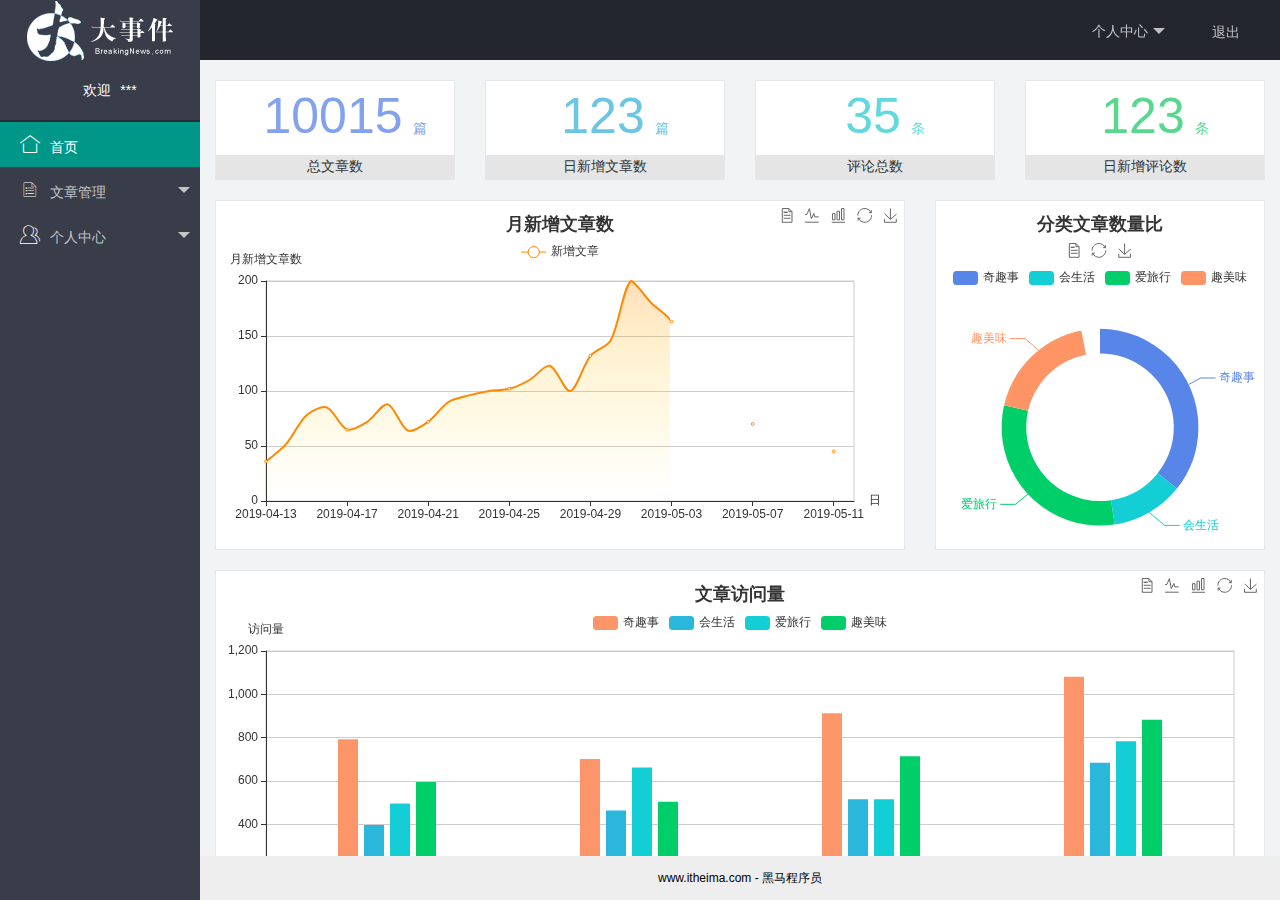
==== index.html @ 2c987254 "首页" ====
<!DOCTYPE html>
<html lang="en">

<head>
    <meta charset="UTF-8">
    <meta http-equiv="X-UA-Compatible" content="IE=edge">
    <meta name="viewport" content="width=device-width, initial-scale=1.0">
    <title>大事件-后台主页</title>
    <!-- 导入LayUI的样式表 -->
    <link rel="stylesheet" href="./assets/lib/layui/css/layui.css">
    <!-- 导入后台管理主页自己的CSS样式 -->
    <link rel="stylesheet" href="./assets/css/index.css">
</head>

<body>
    <div class="layui-layout layui-layout-admin">
        <div class="layui-header">
            <!-- 左上角LOGO图标 -->
            <div class="layui-logo layui-hide-xs layui-bg-black">
                <img src="./assets/images/logo.png" alt="">
            </div>

            <!-- 右上角个人中心 -->
            <ul class="layui-nav layui-layout-right">
                <li class="layui-nav-item layui-hide layui-show-md-inline-block">
                    <a href="javascript:;" class="userinfo">
                        <img src="http://tva1.sinaimg.cn/crop.0.0.118.118.180/5db11ff4gw1e77d3nqrv8j203b03cweg.jpg" class="layui-nav-img">
                        <span style="display: none;" class="text-avatar"></span> 个人中心
                    </a>
                    <!-- 个人中心下拉菜单 -->
                    <dl class="layui-nav-child">
                        <dd><a href="javascript:;">基本资料</a></dd>
                        <dd><a href="javascript:;">更换头像</a></dd>
                        <dd><a href="javascript:;">重置密码</a></dd>
                    </dl>
                </li>
                <!-- 退出 -->
                <li class="layui-nav-item" lay-header-event="menuRight" lay-unselect>
                    <a href="javascript:;" id="btn_exit">
                        <i class="layui-icon">&#xe682;</i> 退出
                    </a>
                </li>
            </ul>
        </div>

        <div class="layui-side layui-bg-black">
            <div class="layui-side-scroll">
                <!-- 左侧顶端头像区域 -->
                <div class="userinfo">
                    <img src="http://tva1.sinaimg.cn/crop.0.0.118.118.180/5db11ff4gw1e77d3nqrv8j203b03cweg.jpg" class="layui-nav-img">
                    <span style="display: none;" class="text-avatar"></span>
                    <span id="welcome">欢迎 <a href="javascript:;" id="user_name">***</a></span>
                </div>
                <!-- 左侧导航区域（可配合layui已有的垂直导航） -->
                <!-- lay-shrink="all"  展开当前菜单的时候收缩其他兄弟菜单 -->
                <ul class="layui-nav layui-nav-tree" lay-shrink="all">
                    <li class="layui-nav-item layui-this">
                        <a href="./home/dashboard.html" target="fm">
                            <i class="layui-icon layui-icon-home"></i>首页</a>
                    </li>
                    <li class="layui-nav-item">
                        <a href="javascript:;">
                            <i class="layui-icon layui-icon-list"></i>文章管理</a>
                        <dl class="layui-nav-child">
                            <dd>
                                <a href="javascript:;">
                                    <i class="layui-icon layui-icon-list"></i>文章类别</a>
                            </dd>
                            <dd>
                                <a href="javascript:;">
                                    <i class="layui-icon layui-icon-list"></i>文章列表</a>
                            </dd>
                            <dd>
                                <a href="javascript:;">
                                    <i class="layui-icon layui-icon-list"></i>发表文章</a>
                            </dd>
                        </dl>
                    </li>
                    <li class="layui-nav-item">
                        <a href="./user/user_info.html" target="fm">
                            <i class="layui-icon layui-icon-user"></i>个人中心</a>
                        <dl class="layui-nav-child">
                            <dd>
                                <a href="./user/user_info.html" target="fm">
                                    <i class="layui-icon layui-icon-list"></i>基本资料</a>
                            </dd>
                            <dd>
                                <a href="./user/user_avatar.html" target="fm">
                                    <i class="layui-icon layui-icon-list"></i>更换头像</a>
                            </dd>
                            <dd>
                                <a href="./user/user_pwd.html" target="fm">
                                    <i class="layui-icon layui-icon-list"></i>重置密码</a>
                            </dd>
                        </dl>
                    </li>
                </ul>
            </div>
        </div>

        <!-- 内容主体区域 -->
        <div class="layui-body">
            <iframe name="fm" src="./home/dashboard.html" frameborder="0"></iframe>
        </div>

        <!-- 底部固定区域 -->
        <div class="layui-footer">
            www.itheima.com - 黑马程序员
        </div>
    </div>
    <!-- 导入LayUI的JS文件 -->
    <script src="./assets/lib/layui/layui.all.js"></script>
    <!-- 导入JQuery文件 -->
    <script src="./assets/lib/jquery.js"></script>
    <!-- 导入自己配置的JS -->
    <script src="./assets/js/baseAPI.js"></script>
    <!-- 导入自己的JS文件 -->
    <script src="./assets/js/index.js"></script>
</body>

</html>
---- assets/lib/layui/css/layui.css ----
/** layui-v2.5.5 MIT License By https://www.layui.com */
 .layui-inline,img{display:inline-block;vertical-align:middle}h1,h2,h3,h4,h5,h6{font-weight:400}.layui-edge,.layui-header,.layui-inline,.layui-main{position:relative}.layui-body,.layui-edge,.layui-elip{overflow:hidden}.layui-btn,.layui-edge,.layui-inline,img{vertical-align:middle}.layui-btn,.layui-disabled,.layui-icon,.layui-unselect{-moz-user-select:none;-webkit-user-select:none;-ms-user-select:none}.layui-elip,.layui-form-checkbox span,.layui-form-pane .layui-form-label{text-overflow:ellipsis;white-space:nowrap}.layui-breadcrumb,.layui-tree-btnGroup{visibility:hidden}blockquote,body,button,dd,div,dl,dt,form,h1,h2,h3,h4,h5,h6,input,li,ol,p,pre,td,textarea,th,ul{margin:0;padding:0;-webkit-tap-highlight-color:rgba(0,0,0,0)}a:active,a:hover{outline:0}img{border:none}li{list-style:none}table{border-collapse:collapse;border-spacing:0}h4,h5,h6{font-size:100%}button,input,optgroup,option,select,textarea{font-family:inherit;font-size:inherit;font-style:inherit;font-weight:inherit;outline:0}pre{white-space:pre-wrap;white-space:-moz-pre-wrap;white-space:-pre-wrap;white-space:-o-pre-wrap;word-wrap:break-word}body{line-height:24px;font:14px Helvetica Neue,Helvetica,PingFang SC,Tahoma,Arial,sans-serif}hr{height:1px;margin:10px 0;border:0;clear:both}a{color:#333;text-decoration:none}a:hover{color:#777}a cite{font-style:normal;*cursor:pointer}.layui-border-box,.layui-border-box *{box-sizing:border-box}.layui-box,.layui-box *{box-sizing:content-box}.layui-clear{clear:both;*zoom:1}.layui-clear:after{content:'\20';clear:both;*zoom:1;display:block;height:0}.layui-inline{*display:inline;*zoom:1}.layui-edge{display:inline-block;width:0;height:0;border-width:6px;border-style:dashed;border-color:transparent}.layui-edge-top{top:-4px;border-bottom-color:#999;border-bottom-style:solid}.layui-edge-right{border-left-color:#999;border-left-style:solid}.layui-edge-bottom{top:2px;border-top-color:#999;border-top-style:solid}.layui-edge-left{border-right-color:#999;border-right-style:solid}.layui-disabled,.layui-disabled:hover{color:#d2d2d2!important;cursor:not-allowed!important}.layui-circle{border-radius:100%}.layui-show{display:block!important}.layui-hide{display:none!important}@font-face{font-family:layui-icon;src:url(../font/iconfont.eot?v=250);src:url(../font/iconfont.eot?v=250#iefix) format('embedded-opentype'),url(../font/iconfont.woff2?v=250) format('woff2'),url(../font/iconfont.woff?v=250) format('woff'),url(../font/iconfont.ttf?v=250) format('truetype'),url(../font/iconfont.svg?v=250#layui-icon) format('svg')}.layui-icon{font-family:layui-icon!important;font-size:16px;font-style:normal;-webkit-font-smoothing:antialiased;-moz-osx-font-smoothing:grayscale}.layui-icon-reply-fill:before{content:"\e611"}.layui-icon-set-fill:before{content:"\e614"}.layui-icon-menu-fill:before{content:"\e60f"}.layui-icon-search:before{content:"\e615"}.layui-icon-share:before{content:"\e641"}.layui-icon-set-sm:before{content:"\e620"}.layui-icon-engine:before{content:"\e628"}.layui-icon-close:before{content:"\1006"}.layui-icon-close-fill:before{content:"\1007"}.layui-icon-chart-screen:before{content:"\e629"}.layui-icon-star:before{content:"\e600"}.layui-icon-circle-dot:before{content:"\e617"}.layui-icon-chat:before{content:"\e606"}.layui-icon-release:before{content:"\e609"}.layui-icon-list:before{content:"\e60a"}.layui-icon-chart:before{content:"\e62c"}.layui-icon-ok-circle:before{content:"\1005"}.layui-icon-layim-theme:before{content:"\e61b"}.layui-icon-table:before{content:"\e62d"}.layui-icon-right:before{content:"\e602"}.layui-icon-left:before{content:"\e603"}.layui-icon-cart-simple:before{content:"\e698"}.layui-icon-face-cry:before{content:"\e69c"}.layui-icon-face-smile:before{content:"\e6af"}.layui-icon-survey:before{content:"\e6b2"}.layui-icon-tree:before{content:"\e62e"}.layui-icon-upload-circle:before{content:"\e62f"}.layui-icon-add-circle:before{content:"\e61f"}.layui-icon-download-circle:before{content:"\e601"}.layui-icon-templeate-1:before{content:"\e630"}.layui-icon-util:before{content:"\e631"}.layui-icon-face-surprised:before{content:"\e664"}.layui-icon-edit:before{content:"\e642"}.layui-icon-speaker:before{content:"\e645"}.layui-icon-down:before{content:"\e61a"}.layui-icon-file:before{content:"\e621"}.layui-icon-layouts:before{content:"\e632"}.layui-icon-rate-half:before{content:"\e6c9"}.layui-icon-add-circle-fine:before{content:"\e608"}.layui-icon-prev-circle:before{content:"\e633"}.layui-icon-read:before{content:"\e705"}.layui-icon-404:before{content:"\e61c"}.layui-icon-carousel:before{content:"\e634"}.layui-icon-help:before{content:"\e607"}.layui-icon-code-circle:before{content:"\e635"}.layui-icon-water:before{content:"\e636"}.layui-icon-username:before{content:"\e66f"}.layui-icon-find-fill:before{content:"\e670"}.layui-icon-about:before{content:"\e60b"}.layui-icon-location:before{content:"\e715"}.layui-icon-up:before{content:"\e619"}.layui-icon-pause:before{content:"\e651"}.layui-icon-date:before{content:"\e637"}.layui-icon-layim-uploadfile:before{content:"\e61d"}.layui-icon-delete:before{content:"\e640"}.layui-icon-play:before{content:"\e652"}.layui-icon-top:before{content:"\e604"}.layui-icon-friends:before{content:"\e612"}.layui-icon-refresh-3:before{content:"\e9aa"}.layui-icon-ok:before{content:"\e605"}.layui-icon-layer:before{content:"\e638"}.layui-icon-face-smile-fine:before{content:"\e60c"}.layui-icon-dollar:before{content:"\e659"}.layui-icon-group:before{content:"\e613"}.layui-icon-layim-download:before{content:"\e61e"}.layui-icon-picture-fine:before{content:"\e60d"}.layui-icon-link:before{content:"\e64c"}.layui-icon-diamond:before{content:"\e735"}.layui-icon-log:before{content:"\e60e"}.layui-icon-rate-solid:before{content:"\e67a"}.layui-icon-fonts-del:before{content:"\e64f"}.layui-icon-unlink:before{content:"\e64d"}.layui-icon-fonts-clear:before{content:"\e639"}.layui-icon-triangle-r:before{content:"\e623"}.layui-icon-circle:before{content:"\e63f"}.layui-icon-radio:before{content:"\e643"}.layui-icon-align-center:before{content:"\e647"}.layui-icon-align-right:before{content:"\e648"}.layui-icon-align-left:before{content:"\e649"}.layui-icon-loading-1:before{content:"\e63e"}.layui-icon-return:before{content:"\e65c"}.layui-icon-fonts-strong:before{content:"\e62b"}.layui-icon-upload:before{content:"\e67c"}.layui-icon-dialogue:before{content:"\e63a"}.layui-icon-video:before{content:"\e6ed"}.layui-icon-headset:before{content:"\e6fc"}.layui-icon-cellphone-fine:before{content:"\e63b"}.layui-icon-add-1:before{content:"\e654"}.layui-icon-face-smile-b:before{content:"\e650"}.layui-icon-fonts-html:before{content:"\e64b"}.layui-icon-form:before{content:"\e63c"}.layui-icon-cart:before{content:"\e657"}.layui-icon-camera-fill:before{content:"\e65d"}.layui-icon-tabs:before{content:"\e62a"}.layui-icon-fonts-code:before{content:"\e64e"}.layui-icon-fire:before{content:"\e756"}.layui-icon-set:before{content:"\e716"}.layui-icon-fonts-u:before{content:"\e646"}.layui-icon-triangle-d:before{content:"\e625"}.layui-icon-tips:before{content:"\e702"}.layui-icon-picture:before{content:"\e64a"}.layui-icon-more-vertical:before{content:"\e671"}.layui-icon-flag:before{content:"\e66c"}.layui-icon-loading:before{content:"\e63d"}.layui-icon-fonts-i:before{content:"\e644"}.layui-icon-refresh-1:before{content:"\e666"}.layui-icon-rmb:before{content:"\e65e"}.layui-icon-home:before{content:"\e68e"}.layui-icon-user:before{content:"\e770"}.layui-icon-notice:before{content:"\e667"}.layui-icon-login-weibo:before{content:"\e675"}.layui-icon-voice:before{content:"\e688"}.layui-icon-upload-drag:before{content:"\e681"}.layui-icon-login-qq:before{content:"\e676"}.layui-icon-snowflake:before{content:"\e6b1"}.layui-icon-file-b:before{content:"\e655"}.layui-icon-template:before{content:"\e663"}.layui-icon-auz:before{content:"\e672"}.layui-icon-console:before{content:"\e665"}.layui-icon-app:before{content:"\e653"}.layui-icon-prev:before{content:"\e65a"}.layui-icon-website:before{content:"\e7ae"}.layui-icon-next:before{content:"\e65b"}.layui-icon-component:before{content:"\e857"}.layui-icon-more:before{content:"\e65f"}.layui-icon-login-wechat:before{content:"\e677"}.layui-icon-shrink-right:before{content:"\e668"}.layui-icon-spread-left:before{content:"\e66b"}.layui-icon-camera:before{content:"\e660"}.layui-icon-note:before{content:"\e66e"}.layui-icon-refresh:before{content:"\e669"}.layui-icon-female:before{content:"\e661"}.layui-icon-male:before{content:"\e662"}.layui-icon-password:before{content:"\e673"}.layui-icon-senior:before{content:"\e674"}.layui-icon-theme:before{content:"\e66a"}.layui-icon-tread:before{content:"\e6c5"}.layui-icon-praise:before{content:"\e6c6"}.layui-icon-star-fill:before{content:"\e658"}.layui-icon-rate:before{content:"\e67b"}.layui-icon-template-1:before{content:"\e656"}.layui-icon-vercode:before{content:"\e679"}.layui-icon-cellphone:before{content:"\e678"}.layui-icon-screen-full:before{content:"\e622"}.layui-icon-screen-restore:before{content:"\e758"}.layui-icon-cols:before{content:"\e610"}.layui-icon-export:before{content:"\e67d"}.layui-icon-print:before{content:"\e66d"}.layui-icon-slider:before{content:"\e714"}.layui-icon-addition:before{content:"\e624"}.layui-icon-subtraction:before{content:"\e67e"}.layui-icon-service:before{content:"\e626"}.layui-icon-transfer:before{content:"\e691"}.layui-main{width:1140px;margin:0 auto}.layui-header{z-index:1000;height:60px}.layui-header a:hover{transition:all .5s;-webkit-transition:all .5s}.layui-side{position:fixed;left:0;top:0;bottom:0;z-index:999;width:200px;overflow-x:hidden}.layui-side-scroll{position:relative;width:220px;height:100%;overflow-x:hidden}.layui-body{position:absolute;left:200px;right:0;top:0;bottom:0;z-index:998;width:auto;overflow-y:auto;box-sizing:border-box}.layui-layout-body{overflow:hidden}.layui-layout-admin .layui-header{background-color:#23262E}.layui-layout-admin .layui-side{top:60px;width:200px;overflow-x:hidden}.layui-layout-admin .layui-body{position:fixed;top:60px;bottom:44px}.layui-layout-admin .layui-main{width:auto;margin:0 15px}.layui-layout-admin .layui-footer{position:fixed;left:200px;right:0;bottom:0;height:44px;line-height:44px;padding:0 15px;background-color:#eee}.layui-layout-admin .layui-logo{position:absolute;left:0;top:0;width:200px;height:100%;line-height:60px;text-align:center;color:#009688;font-size:16px}.layui-layout-admin .layui-header .layui-nav{background:0 0}.layui-layout-left{position:absolute!important;left:200px;top:0}.layui-layout-right{position:absolute!important;right:0;top:0}.layui-container{position:relative;margin:0 auto;padding:0 15px;box-sizing:border-box}.layui-fluid{position:relative;margin:0 auto;padding:0 15px}.layui-row:after,.layui-row:before{content:'';display:block;clear:both}.layui-col-lg1,.layui-col-lg10,.layui-col-lg11,.layui-col-lg12,.layui-col-lg2,.layui-col-lg3,.layui-col-lg4,.layui-col-lg5,.layui-col-lg6,.layui-col-lg7,.layui-col-lg8,.layui-col-lg9,.layui-col-md1,.layui-col-md10,.layui-col-md11,.layui-col-md12,.layui-col-md2,.layui-col-md3,.layui-col-md4,.layui-col-md5,.layui-col-md6,.layui-col-md7,.layui-col-md8,.layui-col-md9,.layui-col-sm1,.layui-col-sm10,.layui-col-sm11,.layui-col-sm12,.layui-col-sm2,.layui-col-sm3,.layui-col-sm4,.layui-col-sm5,.layui-col-sm6,.layui-col-sm7,.layui-col-sm8,.layui-col-sm9,.layui-col-xs1,.layui-col-xs10,.layui-col-xs11,.layui-col-xs12,.layui-col-xs2,.layui-col-xs3,.layui-col-xs4,.layui-col-xs5,.layui-col-xs6,.layui-col-xs7,.layui-col-xs8,.layui-col-xs9{position:relative;display:block;box-sizing:border-box}.layui-col-xs1,.layui-col-xs10,.layui-col-xs11,.layui-col-xs12,.layui-col-xs2,.layui-col-xs3,.layui-col-xs4,.layui-col-xs5,.layui-col-xs6,.layui-col-xs7,.layui-col-xs8,.layui-col-xs9{float:left}.layui-col-xs1{width:8.33333333%}.layui-col-xs2{width:16.66666667%}.layui-col-xs3{width:25%}.layui-col-xs4{width:33.33333333%}.layui-col-xs5{width:41.66666667%}.layui-col-xs6{width:50%}.layui-col-xs7{width:58.33333333%}.layui-col-xs8{width:66.66666667%}.layui-col-xs9{width:75%}.layui-col-xs10{width:83.33333333%}.layui-col-xs11{width:91.66666667%}.layui-col-xs12{width:100%}.layui-col-xs-offset1{margin-left:8.33333333%}.layui-col-xs-offset2{margin-left:16.66666667%}.layui-col-xs-offset3{margin-left:25%}.layui-col-xs-offset4{margin-left:33.33333333%}.layui-col-xs-offset5{margin-left:41.66666667%}.layui-col-xs-offset6{margin-left:50%}.layui-col-xs-offset7{margin-left:58.33333333%}.layui-col-xs-offset8{margin-left:66.66666667%}.layui-col-xs-offset9{margin-left:75%}.layui-col-xs-offset10{margin-left:83.33333333%}.layui-col-xs-offset11{margin-left:91.66666667%}.layui-col-xs-offset12{margin-left:100%}@media screen and (max-width:768px){.layui-hide-xs{display:none!important}.layui-show-xs-block{display:block!important}.layui-show-xs-inline{display:inline!important}.layui-show-xs-inline-block{display:inline-block!important}}@media screen and (min-width:768px){.layui-container{width:750px}.layui-hide-sm{display:none!important}.layui-show-sm-block{display:block!important}.layui-show-sm-inline{display:inline!important}.layui-show-sm-inline-block{display:inline-block!important}.layui-col-sm1,.layui-col-sm10,.layui-col-sm11,.layui-col-sm12,.layui-col-sm2,.layui-col-sm3,.layui-col-sm4,.layui-col-sm5,.layui-col-sm6,.layui-col-sm7,.layui-col-sm8,.layui-col-sm9{float:left}.layui-col-sm1{width:8.33333333%}.layui-col-sm2{width:16.66666667%}.layui-col-sm3{width:25%}.layui-col-sm4{width:33.33333333%}.layui-col-sm5{width:41.66666667%}.layui-col-sm6{width:50%}.layui-col-sm7{width:58.33333333%}.layui-col-sm8{width:66.66666667%}.layui-col-sm9{width:75%}.layui-col-sm10{width:83.33333333%}.layui-col-sm11{width:91.66666667%}.layui-col-sm12{width:100%}.layui-col-sm-offset1{margin-left:8.33333333%}.layui-col-sm-offset2{margin-left:16.66666667%}.layui-col-sm-offset3{margin-left:25%}.layui-col-sm-offset4{margin-left:33.33333333%}.layui-col-sm-offset5{margin-left:41.66666667%}.layui-col-sm-offset6{margin-left:50%}.layui-col-sm-offset7{margin-left:58.33333333%}.layui-col-sm-offset8{margin-left:66.66666667%}.layui-col-sm-offset9{margin-left:75%}.layui-col-sm-offset10{margin-left:83.33333333%}.layui-col-sm-offset11{margin-left:91.66666667%}.layui-col-sm-offset12{margin-left:100%}}@media screen and (min-width:992px){.layui-container{width:970px}.layui-hide-md{display:none!important}.layui-show-md-block{display:block!important}.layui-show-md-inline{display:inline!important}.layui-show-md-inline-block{display:inline-block!important}.layui-col-md1,.layui-col-md10,.layui-col-md11,.layui-col-md12,.layui-col-md2,.layui-col-md3,.layui-col-md4,.layui-col-md5,.layui-col-md6,.layui-col-md7,.layui-col-md8,.layui-col-md9{float:left}.layui-col-md1{width:8.33333333%}.layui-col-md2{width:16.66666667%}.layui-col-md3{width:25%}.layui-col-md4{width:33.33333333%}.layui-col-md5{width:41.66666667%}.layui-col-md6{width:50%}.layui-col-md7{width:58.33333333%}.layui-col-md8{width:66.66666667%}.layui-col-md9{width:75%}.layui-col-md10{width:83.33333333%}.layui-col-md11{width:91.66666667%}.layui-col-md12{width:100%}.layui-col-md-offset1{margin-left:8.33333333%}.layui-col-md-offset2{margin-left:16.66666667%}.layui-col-md-offset3{margin-left:25%}.layui-col-md-offset4{margin-left:33.33333333%}.layui-col-md-offset5{margin-left:41.66666667%}.layui-col-md-offset6{margin-left:50%}.layui-col-md-offset7{margin-left:58.33333333%}.layui-col-md-offset8{margin-left:66.66666667%}.layui-col-md-offset9{margin-left:75%}.layui-col-md-offset10{margin-left:83.33333333%}.layui-col-md-offset11{margin-left:91.66666667%}.layui-col-md-offset12{margin-left:100%}}@media screen and (min-width:1200px){.layui-container{width:1170px}.layui-hide-lg{display:none!important}.layui-show-lg-block{display:block!important}.layui-show-lg-inline{display:inline!important}.layui-show-lg-inline-block{display:inline-block!important}.layui-col-lg1,.layui-col-lg10,.layui-col-lg11,.layui-col-lg12,.layui-col-lg2,.layui-col-lg3,.layui-col-lg4,.layui-col-lg5,.layui-col-lg6,.layui-col-lg7,.layui-col-lg8,.layui-col-lg9{float:left}.layui-col-lg1{width:8.33333333%}.layui-col-lg2{width:16.66666667%}.layui-col-lg3{width:25%}.layui-col-lg4{width:33.33333333%}.layui-col-lg5{width:41.66666667%}.layui-col-lg6{width:50%}.layui-col-lg7{width:58.33333333%}.layui-col-lg8{width:66.66666667%}.layui-col-lg9{width:75%}.layui-col-lg10{width:83.33333333%}.layui-col-lg11{width:91.66666667%}.layui-col-lg12{width:100%}.layui-col-lg-offset1{margin-left:8.33333333%}.layui-col-lg-offset2{margin-left:16.66666667%}.layui-col-lg-offset3{margin-left:25%}.layui-col-lg-offset4{margin-left:33.33333333%}.layui-col-lg-offset5{margin-left:41.66666667%}.layui-col-lg-offset6{margin-left:50%}.layui-col-lg-offset7{margin-left:58.33333333%}.layui-col-lg-offset8{margin-left:66.66666667%}.layui-col-lg-offset9{margin-left:75%}.layui-col-lg-offset10{margin-left:83.33333333%}.layui-col-lg-offset11{margin-left:91.66666667%}.layui-col-lg-offset12{margin-left:100%}}.layui-col-space1{margin:-.5px}.layui-col-space1>*{padding:.5px}.layui-col-space3{margin:-1.5px}.layui-col-space3>*{padding:1.5px}.layui-col-space5{margin:-2.5px}.layui-col-space5>*{padding:2.5px}.layui-col-space8{margin:-3.5px}.layui-col-space8>*{padding:3.5px}.layui-col-space10{margin:-5px}.layui-col-space10>*{padding:5px}.layui-col-space12{margin:-6px}.layui-col-space12>*{padding:6px}.layui-col-space15{margin:-7.5px}.layui-col-space15>*{padding:7.5px}.layui-col-space18{margin:-9px}.layui-col-space18>*{padding:9px}.layui-col-space20{margin:-10px}.layui-col-space20>*{padding:10px}.layui-col-space22{margin:-11px}.layui-col-space22>*{padding:11px}.layui-col-space25{margin:-12.5px}.layui-col-space25>*{padding:12.5px}.layui-col-space30{margin:-15px}.layui-col-space30>*{padding:15px}.layui-btn,.layui-input,.layui-select,.layui-textarea,.layui-upload-button{outline:0;-webkit-appearance:none;transition:all .3s;-webkit-transition:all .3s;box-sizing:border-box}.layui-elem-quote{margin-bottom:10px;padding:15px;line-height:22px;border-left:5px solid #009688;border-radius:0 2px 2px 0;background-color:#f2f2f2}.layui-quote-nm{border-style:solid;border-width:1px 1px 1px 5px;background:0 0}.layui-elem-field{margin-bottom:10px;padding:0;border-width:1px;border-style:solid}.layui-elem-field legend{margin-left:20px;padding:0 10px;font-size:20px;font-weight:300}.layui-field-title{margin:10px 0 20px;border-width:1px 0 0}.layui-field-box{padding:10px 15px}.layui-field-title .layui-field-box{padding:10px 0}.layui-progress{position:relative;height:6px;border-radius:20px;background-color:#e2e2e2}.layui-progress-bar{position:absolute;left:0;top:0;width:0;max-width:100%;height:6px;border-radius:20px;text-align:right;background-color:#5FB878;transition:all .3s;-webkit-transition:all .3s}.layui-progress-big,.layui-progress-big .layui-progress-bar{height:18px;line-height:18px}.layui-progress-text{position:relative;top:-20px;line-height:18px;font-size:12px;color:#666}.layui-progress-big .layui-progress-text{position:static;padding:0 10px;color:#fff}.layui-collapse{border-width:1px;border-style:solid;border-radius:2px}.layui-colla-content,.layui-colla-item{border-top-width:1px;border-top-style:solid}.layui-colla-item:first-child{border-top:none}.layui-colla-title{position:relative;height:42px;line-height:42px;padding:0 15px 0 35px;color:#333;background-color:#f2f2f2;cursor:pointer;font-size:14px;overflow:hidden}.layui-colla-content{display:none;padding:10px 15px;line-height:22px;color:#666}.layui-colla-icon{position:absolute;left:15px;top:0;font-size:14px}.layui-card{margin-bottom:15px;border-radius:2px;background-color:#fff;box-shadow:0 1px 2px 0 rgba(0,0,0,.05)}.layui-card:last-child{margin-bottom:0}.layui-card-header{position:relative;height:42px;line-height:42px;padding:0 15px;border-bottom:1px solid #f6f6f6;color:#333;border-radius:2px 2px 0 0;font-size:14px}.layui-bg-black,.layui-bg-blue,.layui-bg-cyan,.layui-bg-green,.layui-bg-orange,.layui-bg-red{color:#fff!important}.layui-card-body{position:relative;padding:10px 15px;line-height:24px}.layui-card-body[pad15]{padding:15px}.layui-card-body[pad20]{padding:20px}.layui-card-body .layui-table{margin:5px 0}.layui-card .layui-tab{margin:0}.layui-panel-window{position:relative;padding:15px;border-radius:0;border-top:5px solid #E6E6E6;background-color:#fff}.layui-auxiliar-moving{position:fixed;left:0;right:0;top:0;bottom:0;width:100%;height:100%;background:0 0;z-index:9999999999}.layui-form-label,.layui-form-mid,.layui-form-select,.layui-input-block,.layui-input-inline,.layui-textarea{position:relative}.layui-bg-red{background-color:#FF5722!important}.layui-bg-orange{background-color:#FFB800!important}.layui-bg-green{background-color:#009688!important}.layui-bg-cyan{background-color:#2F4056!important}.layui-bg-blue{background-color:#1E9FFF!important}.layui-bg-black{background-color:#393D49!important}.layui-bg-gray{background-color:#eee!important;color:#666!important}.layui-badge-rim,.layui-colla-content,.layui-colla-item,.layui-collapse,.layui-elem-field,.layui-form-pane .layui-form-item[pane],.layui-form-pane .layui-form-label,.layui-input,.layui-layedit,.layui-layedit-tool,.layui-quote-nm,.layui-select,.layui-tab-bar,.layui-tab-card,.layui-tab-title,.layui-tab-title .layui-this:after,.layui-textarea{border-color:#e6e6e6}.layui-timeline-item:before,hr{background-color:#e6e6e6}.layui-text{line-height:22px;font-size:14px;color:#666}.layui-text h1,.layui-text h2,.layui-text h3{font-weight:500;color:#333}.layui-text h1{font-size:30px}.layui-text h2{font-size:24px}.layui-text h3{font-size:18px}.layui-text a:not(.layui-btn){color:#01AAED}.layui-text a:not(.layui-btn):hover{text-decoration:underline}.layui-text ul{padding:5px 0 5px 15px}.layui-text ul li{margin-top:5px;list-style-type:disc}.layui-text em,.layui-word-aux{color:#999!important;padding:0 5px!important}.layui-btn{display:inline-block;height:38px;line-height:38px;padding:0 18px;background-color:#009688;color:#fff;white-space:nowrap;text-align:center;font-size:14px;border:none;border-radius:2px;cursor:pointer}.layui-btn:hover{opacity:.8;filter:alpha(opacity=80);color:#fff}.layui-btn:active{opacity:1;filter:alpha(opacity=100)}.layui-btn+.layui-btn{margin-left:10px}.layui-btn-container{font-size:0}.layui-btn-container .layui-btn{margin-right:10px;margin-bottom:10px}.layui-btn-container .layui-btn+.layui-btn{margin-left:0}.layui-table .layui-btn-container .layui-btn{margin-bottom:9px}.layui-btn-radius{border-radius:100px}.layui-btn .layui-icon{margin-right:3px;font-size:18px;vertical-align:bottom;vertical-align:middle\9}.layui-btn-primary{border:1px solid #C9C9C9;background-color:#fff;color:#555}.layui-btn-primary:hover{border-color:#009688;color:#333}.layui-btn-normal{background-color:#1E9FFF}.layui-btn-warm{background-color:#FFB800}.layui-btn-danger{background-color:#FF5722}.layui-btn-checked{background-color:#5FB878}.layui-btn-disabled,.layui-btn-disabled:active,.layui-btn-disabled:hover{border:1px solid #e6e6e6;background-color:#FBFBFB;color:#C9C9C9;cursor:not-allowed;opacity:1}.layui-btn-lg{height:44px;line-height:44px;padding:0 25px;font-size:16px}.layui-btn-sm{height:30px;line-height:30px;padding:0 10px;font-size:12px}.layui-btn-sm i{font-size:16px!important}.layui-btn-xs{height:22px;line-height:22px;padding:0 5px;font-size:12px}.layui-btn-xs i{font-size:14px!important}.layui-btn-group{display:inline-block;vertical-align:middle;font-size:0}.layui-btn-group .layui-btn{margin-left:0!important;margin-right:0!important;border-left:1px solid rgba(255,255,255,.5);border-radius:0}.layui-btn-group .layui-btn-primary{border-left:none}.layui-btn-group .layui-btn-primary:hover{border-color:#C9C9C9;color:#009688}.layui-btn-group .layui-btn:first-child{border-left:none;border-radius:2px 0 0 2px}.layui-btn-group .layui-btn-primary:first-child{border-left:1px solid #c9c9c9}.layui-btn-group .layui-btn:last-child{border-radius:0 2px 2px 0}.layui-btn-group .layui-btn+.layui-btn{margin-left:0}.layui-btn-group+.layui-btn-group{margin-left:10px}.layui-btn-fluid{width:100%}.layui-input,.layui-select,.layui-textarea{height:38px;line-height:1.3;line-height:38px\9;border-width:1px;border-style:solid;background-color:#fff;border-radius:2px}.layui-input::-webkit-input-placeholder,.layui-select::-webkit-input-placeholder,.layui-textarea::-webkit-input-placeholder{line-height:1.3}.layui-input,.layui-textarea{display:block;width:100%;padding-left:10px}.layui-input:hover,.layui-textarea:hover{border-color:#D2D2D2!important}.layui-input:focus,.layui-textarea:focus{border-color:#C9C9C9!important}.layui-textarea{min-height:100px;height:auto;line-height:20px;padding:6px 10px;resize:vertical}.layui-select{padding:0 10px}.layui-form input[type=checkbox],.layui-form input[type=radio],.layui-form select{display:none}.layui-form [lay-ignore]{display:initial}.layui-form-item{margin-bottom:15px;clear:both;*zoom:1}.layui-form-item:after{content:'\20';clear:both;*zoom:1;display:block;height:0}.layui-form-label{float:left;display:block;padding:9px 15px;width:80px;font-weight:400;line-height:20px;text-align:right}.layui-form-label-col{display:block;float:none;padding:9px 0;line-height:20px;text-align:left}.layui-form-item .layui-inline{margin-bottom:5px;margin-right:10px}.layui-input-block{margin-left:110px;min-height:36px}.layui-input-inline{display:inline-block;vertical-align:middle}.layui-form-item .layui-input-inline{float:left;width:190px;margin-right:10px}.layui-form-text .layui-input-inline{width:auto}.layui-form-mid{float:left;display:block;padding:9px 0!important;line-height:20px;margin-right:10px}.layui-form-danger+.layui-form-select .layui-input,.layui-form-danger:focus{border-color:#FF5722!important}.layui-form-select .layui-input{padding-right:30px;cursor:pointer}.layui-form-select .layui-edge{position:absolute;right:10px;top:50%;margin-top:-3px;cursor:pointer;border-width:6px;border-top-color:#c2c2c2;border-top-style:solid;transition:all .3s;-webkit-transition:all .3s}.layui-form-select dl{display:none;position:absolute;left:0;top:42px;padding:5px 0;z-index:899;min-width:100%;border:1px solid #d2d2d2;max-height:300px;overflow-y:auto;background-color:#fff;border-radius:2px;box-shadow:0 2px 4px rgba(0,0,0,.12);box-sizing:border-box}.layui-form-select dl dd,.layui-form-select dl dt{padding:0 10px;line-height:36px;white-space:nowrap;overflow:hidden;text-overflow:ellipsis}.layui-form-select dl dt{font-size:12px;color:#999}.layui-form-select dl dd{cursor:pointer}.layui-form-select dl dd:hover{background-color:#f2f2f2;-webkit-transition:.5s all;transition:.5s all}.layui-form-select .layui-select-group dd{padding-left:20px}.layui-form-select dl dd.layui-select-tips{padding-left:10px!important;color:#999}.layui-form-select dl dd.layui-this{background-color:#5FB878;color:#fff}.layui-form-checkbox,.layui-form-select dl dd.layui-disabled{background-color:#fff}.layui-form-selected dl{display:block}.layui-form-checkbox,.layui-form-checkbox *,.layui-form-switch{display:inline-block;vertical-align:middle}.layui-form-selected .layui-edge{margin-top:-9px;-webkit-transform:rotate(180deg);transform:rotate(180deg);margin-top:-3px\9}:root .layui-form-selected .layui-edge{margin-top:-9px\0/IE9}.layui-form-selectup dl{top:auto;bottom:42px}.layui-select-none{margin:5px 0;text-align:center;color:#999}.layui-select-disabled .layui-disabled{border-color:#eee!important}.layui-select-disabled .layui-edge{border-top-color:#d2d2d2}.layui-form-checkbox{position:relative;height:30px;line-height:30px;margin-right:10px;padding-right:30px;cursor:pointer;font-size:0;-webkit-transition:.1s linear;transition:.1s linear;box-sizing:border-box}.layui-form-checkbox span{padding:0 10px;height:100%;font-size:14px;border-radius:2px 0 0 2px;background-color:#d2d2d2;color:#fff;overflow:hidden}.layui-form-checkbox:hover span{background-color:#c2c2c2}.layui-form-checkbox i{position:absolute;right:0;top:0;width:30px;height:28px;border:1px solid #d2d2d2;border-left:none;border-radius:0 2px 2px 0;color:#fff;font-size:20px;text-align:center}.layui-form-checkbox:hover i{border-color:#c2c2c2;color:#c2c2c2}.layui-form-checked,.layui-form-checked:hover{border-color:#5FB878}.layui-form-checked span,.layui-form-checked:hover span{background-color:#5FB878}.layui-form-checked i,.layui-form-checked:hover i{color:#5FB878}.layui-form-item .layui-form-checkbox{margin-top:4px}.layui-form-checkbox[lay-skin=primary]{height:auto!important;line-height:normal!important;min-width:18px;min-height:18px;border:none!important;margin-right:0;padding-left:28px;padding-right:0;background:0 0}.layui-form-checkbox[lay-skin=primary] span{padding-left:0;padding-right:15px;line-height:18px;background:0 0;color:#666}.layui-form-checkbox[lay-skin=primary] i{right:auto;left:0;width:16px;height:16px;line-height:16px;border:1px solid #d2d2d2;font-size:12px;border-radius:2px;background-color:#fff;-webkit-transition:.1s linear;transition:.1s linear}.layui-form-checkbox[lay-skin=primary]:hover i{border-color:#5FB878;color:#fff}.layui-form-checked[lay-skin=primary] i{border-color:#5FB878!important;background-color:#5FB878;color:#fff}.layui-checkbox-disbaled[lay-skin=primary] span{background:0 0!important;color:#c2c2c2}.layui-checkbox-disbaled[lay-skin=primary]:hover i{border-color:#d2d2d2}.layui-form-item .layui-form-checkbox[lay-skin=primary]{margin-top:10px}.layui-form-switch{position:relative;height:22px;line-height:22px;min-width:35px;padding:0 5px;margin-top:8px;border:1px solid #d2d2d2;border-radius:20px;cursor:pointer;background-color:#fff;-webkit-transition:.1s linear;transition:.1s linear}.layui-form-switch i{position:absolute;left:5px;top:3px;width:16px;height:16px;border-radius:20px;background-color:#d2d2d2;-webkit-transition:.1s linear;transition:.1s linear}.layui-form-switch em{position:relative;top:0;width:25px;margin-left:21px;padding:0!important;text-align:center!important;color:#999!important;font-style:normal!important;font-size:12px}.layui-form-onswitch{border-color:#5FB878;background-color:#5FB878}.layui-checkbox-disbaled,.layui-checkbox-disbaled i{border-color:#e2e2e2!important}.layui-form-onswitch i{left:100%;margin-left:-21px;background-color:#fff}.layui-form-onswitch em{margin-left:5px;margin-right:21px;color:#fff!important}.layui-checkbox-disbaled span{background-color:#e2e2e2!important}.layui-checkbox-disbaled:hover i{color:#fff!important}[lay-radio]{display:none}.layui-form-radio,.layui-form-radio *{display:inline-block;vertical-align:middle}.layui-form-radio{line-height:28px;margin:6px 10px 0 0;padding-right:10px;cursor:pointer;font-size:0}.layui-form-radio *{font-size:14px}.layui-form-radio>i{margin-right:8px;font-size:22px;color:#c2c2c2}.layui-form-radio>i:hover,.layui-form-radioed>i{color:#5FB878}.layui-radio-disbaled>i{color:#e2e2e2!important}.layui-form-pane .layui-form-label{width:110px;padding:8px 15px;height:38px;line-height:20px;border-width:1px;border-style:solid;border-radius:2px 0 0 2px;text-align:center;background-color:#FBFBFB;overflow:hidden;box-sizing:border-box}.layui-form-pane .layui-input-inline{margin-left:-1px}.layui-form-pane .layui-input-block{margin-left:110px;left:-1px}.layui-form-pane .layui-input{border-radius:0 2px 2px 0}.layui-form-pane .layui-form-text .layui-form-label{float:none;width:100%;border-radius:2px;box-sizing:border-box;text-align:left}.layui-form-pane .layui-form-text .layui-input-inline{display:block;margin:0;top:-1px;clear:both}.layui-form-pane .layui-form-text .layui-input-block{margin:0;left:0;top:-1px}.layui-form-pane .layui-form-text .layui-textarea{min-height:100px;border-radius:0 0 2px 2px}.layui-form-pane .layui-form-checkbox{margin:4px 0 4px 10px}.layui-form-pane .layui-form-radio,.layui-form-pane .layui-form-switch{margin-top:6px;margin-left:10px}.layui-form-pane .layui-form-item[pane]{position:relative;border-width:1px;border-style:solid}.layui-form-pane .layui-form-item[pane] .layui-form-label{position:absolute;left:0;top:0;height:100%;border-width:0 1px 0 0}.layui-form-pane .layui-form-item[pane] .layui-input-inline{margin-left:110px}@media screen and (max-width:450px){.layui-form-item .layui-form-label{text-overflow:ellipsis;overflow:hidden;white-space:nowrap}.layui-form-item .layui-inline{display:block;margin-right:0;margin-bottom:20px;clear:both}.layui-form-item .layui-inline:after{content:'\20';clear:both;display:block;height:0}.layui-form-item .layui-input-inline{display:block;float:none;left:-3px;width:auto;margin:0 0 10px 112px}.layui-form-item .layui-input-inline+.layui-form-mid{margin-left:110px;top:-5px;padding:0}.layui-form-item .layui-form-checkbox{margin-right:5px;margin-bottom:5px}}.layui-layedit{border-width:1px;border-style:solid;border-radius:2px}.layui-layedit-tool{padding:3px 5px;border-bottom-width:1px;border-bottom-style:solid;font-size:0}.layedit-tool-fixed{position:fixed;top:0;border-top:1px solid #e2e2e2}.layui-layedit-tool .layedit-tool-mid,.layui-layedit-tool .layui-icon{display:inline-block;vertical-align:middle;text-align:center;font-size:14px}.layui-layedit-tool .layui-icon{position:relative;width:32px;height:30px;line-height:30px;margin:3px 5px;color:#777;cursor:pointer;border-radius:2px}.layui-layedit-tool .layui-icon:hover{color:#393D49}.layui-layedit-tool .layui-icon:active{color:#000}.layui-layedit-tool .layedit-tool-active{background-color:#e2e2e2;color:#000}.layui-layedit-tool .layui-disabled,.layui-layedit-tool .layui-disabled:hover{color:#d2d2d2;cursor:not-allowed}.layui-layedit-tool .layedit-tool-mid{width:1px;height:18px;margin:0 10px;background-color:#d2d2d2}.layedit-tool-html{width:50px!important;font-size:30px!important}.layedit-tool-b,.layedit-tool-code,.layedit-tool-help{font-size:16px!important}.layedit-tool-d,.layedit-tool-face,.layedit-tool-image,.layedit-tool-unlink{font-size:18px!important}.layedit-tool-image input{position:absolute;font-size:0;left:0;top:0;width:100%;height:100%;opacity:.01;filter:Alpha(opacity=1);cursor:pointer}.layui-layedit-iframe iframe{display:block;width:100%}#LAY_layedit_code{overflow:hidden}.layui-laypage{display:inline-block;*display:inline;*zoom:1;vertical-align:middle;margin:10px 0;font-size:0}.layui-laypage>a:first-child,.layui-laypage>a:first-child em{border-radius:2px 0 0 2px}.layui-laypage>a:last-child,.layui-laypage>a:last-child em{border-radius:0 2px 2px 0}.layui-laypage>:first-child{margin-left:0!important}.layui-laypage>:last-child{margin-right:0!important}.layui-laypage a,.layui-laypage button,.layui-laypage input,.layui-laypage select,.layui-laypage span{border:1px solid #e2e2e2}.layui-laypage a,.layui-laypage span{display:inline-block;*display:inline;*zoom:1;vertical-align:middle;padding:0 15px;height:28px;line-height:28px;margin:0 -1px 5px 0;background-color:#fff;color:#333;font-size:12px}.layui-flow-more a *,.layui-laypage input,.layui-table-view select[lay-ignore]{display:inline-block}.layui-laypage a:hover{color:#009688}.layui-laypage em{font-style:normal}.layui-laypage .layui-laypage-spr{color:#999;font-weight:700}.layui-laypage a{text-decoration:none}.layui-laypage .layui-laypage-curr{position:relative}.layui-laypage .layui-laypage-curr em{position:relative;color:#fff}.layui-laypage .layui-laypage-curr .layui-laypage-em{position:absolute;left:-1px;top:-1px;padding:1px;width:100%;height:100%;background-color:#009688}.layui-laypage-em{border-radius:2px}.layui-laypage-next em,.layui-laypage-prev em{font-family:Sim sun;font-size:16px}.layui-laypage .layui-laypage-count,.layui-laypage .layui-laypage-limits,.layui-laypage .layui-laypage-refresh,.layui-laypage .layui-laypage-skip{margin-left:10px;margin-right:10px;padding:0;border:none}.layui-laypage .layui-laypage-limits,.layui-laypage .layui-laypage-refresh{vertical-align:top}.layui-laypage .layui-laypage-refresh i{font-size:18px;cursor:pointer}.layui-laypage select{height:22px;padding:3px;border-radius:2px;cursor:pointer}.layui-laypage .layui-laypage-skip{height:30px;line-height:30px;color:#999}.layui-laypage button,.layui-laypage input{height:30px;line-height:30px;border-radius:2px;vertical-align:top;background-color:#fff;box-sizing:border-box}.layui-laypage input{width:40px;margin:0 10px;padding:0 3px;text-align:center}.layui-laypage input:focus,.layui-laypage select:focus{border-color:#009688!important}.layui-laypage button{margin-left:10px;padding:0 10px;cursor:pointer}.layui-table,.layui-table-view{margin:10px 0}.layui-flow-more{margin:10px 0;text-align:center;color:#999;font-size:14px}.layui-flow-more a{height:32px;line-height:32px}.layui-flow-more a *{vertical-align:top}.layui-flow-more a cite{padding:0 20px;border-radius:3px;background-color:#eee;color:#333;font-style:normal}.layui-flow-more a cite:hover{opacity:.8}.layui-flow-more a i{font-size:30px;color:#737383}.layui-table{width:100%;background-color:#fff;color:#666}.layui-table tr{transition:all .3s;-webkit-transition:all .3s}.layui-table th{text-align:left;font-weight:400}.layui-table tbody tr:hover,.layui-table thead tr,.layui-table-click,.layui-table-header,.layui-table-hover,.layui-table-mend,.layui-table-patch,.layui-table-tool,.layui-table-total,.layui-table-total tr,.layui-table[lay-even] tr:nth-child(even){background-color:#f2f2f2}.layui-table td,.layui-table th,.layui-table-col-set,.layui-table-fixed-r,.layui-table-grid-down,.layui-table-header,.layui-table-page,.layui-table-tips-main,.layui-table-tool,.layui-table-total,.layui-table-view,.layui-table[lay-skin=line],.layui-table[lay-skin=row]{border-width:1px;border-style:solid;border-color:#e6e6e6}.layui-table td,.layui-table th{position:relative;padding:9px 15px;min-height:20px;line-height:20px;font-size:14px}.layui-table[lay-skin=line] td,.layui-table[lay-skin=line] th{border-width:0 0 1px}.layui-table[lay-skin=row] td,.layui-table[lay-skin=row] th{border-width:0 1px 0 0}.layui-table[lay-skin=nob] td,.layui-table[lay-skin=nob] th{border:none}.layui-table img{max-width:100px}.layui-table[lay-size=lg] td,.layui-table[lay-size=lg] th{padding:15px 30px}.layui-table-view .layui-table[lay-size=lg] .layui-table-cell{height:40px;line-height:40px}.layui-table[lay-size=sm] td,.layui-table[lay-size=sm] th{font-size:12px;padding:5px 10px}.layui-table-view .layui-table[lay-size=sm] .layui-table-cell{height:20px;line-height:20px}.layui-table[lay-data]{display:none}.layui-table-box{position:relative;overflow:hidden}.layui-table-view .layui-table{position:relative;width:auto;margin:0}.layui-table-view .layui-table[lay-skin=line]{border-width:0 1px 0 0}.layui-table-view .layui-table[lay-skin=row]{border-width:0 0 1px}.layui-table-view .layui-table td,.layui-table-view .layui-table th{padding:5px 0;border-top:none;border-left:none}.layui-table-view .layui-table th.layui-unselect .layui-table-cell span{cursor:pointer}.layui-table-view .layui-table td{cursor:default}.layui-table-view .layui-table td[data-edit=text]{cursor:text}.layui-table-view .layui-form-checkbox[lay-skin=primary] i{width:18px;height:18px}.layui-table-view .layui-form-radio{line-height:0;padding:0}.layui-table-view .layui-form-radio>i{margin:0;font-size:20px}.layui-table-init{position:absolute;left:0;top:0;width:100%;height:100%;text-align:center;z-index:110}.layui-table-init .layui-icon{position:absolute;left:50%;top:50%;margin:-15px 0 0 -15px;font-size:30px;color:#c2c2c2}.layui-table-header{border-width:0 0 1px;overflow:hidden}.layui-table-header .layui-table{margin-bottom:-1px}.layui-table-tool .layui-inline[lay-event]{position:relative;width:26px;height:26px;padding:5px;line-height:16px;margin-right:10px;text-align:center;color:#333;border:1px solid #ccc;cursor:pointer;-webkit-transition:.5s all;transition:.5s all}.layui-table-tool .layui-inline[lay-event]:hover{border:1px solid #999}.layui-table-tool-temp{padding-right:120px}.layui-table-tool-self{position:absolute;right:17px;top:10px}.layui-table-tool .layui-table-tool-self .layui-inline[lay-event]{margin:0 0 0 10px}.layui-table-tool-panel{position:absolute;top:29px;left:-1px;padding:5px 0;min-width:150px;min-height:40px;border:1px solid #d2d2d2;text-align:left;overflow-y:auto;background-color:#fff;box-shadow:0 2px 4px rgba(0,0,0,.12)}.layui-table-cell,.layui-table-tool-panel li{overflow:hidden;text-overflow:ellipsis;white-space:nowrap}.layui-table-tool-panel li{padding:0 10px;line-height:30px;-webkit-transition:.5s all;transition:.5s all}.layui-table-tool-panel li .layui-form-checkbox[lay-skin=primary]{width:100%;padding-left:28px}.layui-table-tool-panel li:hover{background-color:#f2f2f2}.layui-table-tool-panel li .layui-form-checkbox[lay-skin=primary] i{position:absolute;left:0;top:0}.layui-table-tool-panel li .layui-form-checkbox[lay-skin=primary] span{padding:0}.layui-table-tool .layui-table-tool-self .layui-table-tool-panel{left:auto;right:-1px}.layui-table-col-set{position:absolute;right:0;top:0;width:20px;height:100%;border-width:0 0 0 1px;background-color:#fff}.layui-table-sort{width:10px;height:20px;margin-left:5px;cursor:pointer!important}.layui-table-sort .layui-edge{position:absolute;left:5px;border-width:5px}.layui-table-sort .layui-table-sort-asc{top:3px;border-top:none;border-bottom-style:solid;border-bottom-color:#b2b2b2}.layui-table-sort .layui-table-sort-asc:hover{border-bottom-color:#666}.layui-table-sort .layui-table-sort-desc{bottom:5px;border-bottom:none;border-top-style:solid;border-top-color:#b2b2b2}.layui-table-sort .layui-table-sort-desc:hover{border-top-color:#666}.layui-table-sort[lay-sort=asc] .layui-table-sort-asc{border-bottom-color:#000}.layui-table-sort[lay-sort=desc] .layui-table-sort-desc{border-top-color:#000}.layui-table-cell{height:28px;line-height:28px;padding:0 15px;position:relative;box-sizing:border-box}.layui-table-cell .layui-form-checkbox[lay-skin=primary]{top:-1px;padding:0}.layui-table-cell .layui-table-link{color:#01AAED}.laytable-cell-checkbox,.laytable-cell-numbers,.laytable-cell-radio,.laytable-cell-space{padding:0;text-align:center}.layui-table-body{position:relative;overflow:auto;margin-right:-1px;margin-bottom:-1px}.layui-table-body .layui-none{line-height:26px;padding:15px;text-align:center;color:#999}.layui-table-fixed{position:absolute;left:0;top:0;z-index:101}.layui-table-fixed .layui-table-body{overflow:hidden}.layui-table-fixed-l{box-shadow:0 -1px 8px rgba(0,0,0,.08)}.layui-table-fixed-r{left:auto;right:-1px;border-width:0 0 0 1px;box-shadow:-1px 0 8px rgba(0,0,0,.08)}.layui-table-fixed-r .layui-table-header{position:relative;overflow:visible}.layui-table-mend{position:absolute;right:-49px;top:0;height:100%;width:50px}.layui-table-tool{position:relative;z-index:890;width:100%;min-height:50px;line-height:30px;padding:10px 15px;border-width:0 0 1px}.layui-table-tool .layui-btn-container{margin-bottom:-10px}.layui-table-page,.layui-table-total{border-width:1px 0 0;margin-bottom:-1px;overflow:hidden}.layui-table-page{position:relative;width:100%;padding:7px 7px 0;height:41px;font-size:12px;white-space:nowrap}.layui-table-page>div{height:26px}.layui-table-page .layui-laypage{margin:0}.layui-table-page .layui-laypage a,.layui-table-page .layui-laypage span{height:26px;line-height:26px;margin-bottom:10px;border:none;background:0 0}.layui-table-page .layui-laypage a,.layui-table-page .layui-laypage span.layui-laypage-curr{padding:0 12px}.layui-table-page .layui-laypage span{margin-left:0;padding:0}.layui-table-page .layui-laypage .layui-laypage-prev{margin-left:-7px!important}.layui-table-page .layui-laypage .layui-laypage-curr .layui-laypage-em{left:0;top:0;padding:0}.layui-table-page .layui-laypage button,.layui-table-page .layui-laypage input{height:26px;line-height:26px}.layui-table-page .layui-laypage input{width:40px}.layui-table-page .layui-laypage button{padding:0 10px}.layui-table-page select{height:18px}.layui-table-patch .layui-table-cell{padding:0;width:30px}.layui-table-edit{position:absolute;left:0;top:0;width:100%;height:100%;padding:0 14px 1px;border-radius:0;box-shadow:1px 1px 20px rgba(0,0,0,.15)}.layui-table-edit:focus{border-color:#5FB878!important}select.layui-table-edit{padding:0 0 0 10px;border-color:#C9C9C9}.layui-table-view .layui-form-checkbox,.layui-table-view .layui-form-radio,.layui-table-view .layui-form-switch{top:0;margin:0;box-sizing:content-box}.layui-table-view .layui-form-checkbox{top:-1px;height:26px;line-height:26px}.layui-table-view .layui-form-checkbox i{height:26px}.layui-table-grid .layui-table-cell{overflow:visible}.layui-table-grid-down{position:absolute;top:0;right:0;width:26px;height:100%;padding:5px 0;border-width:0 0 0 1px;text-align:center;background-color:#fff;color:#999;cursor:pointer}.layui-table-grid-down .layui-icon{position:absolute;top:50%;left:50%;margin:-8px 0 0 -8px}.layui-table-grid-down:hover{background-color:#fbfbfb}body .layui-table-tips .layui-layer-content{background:0 0;padding:0;box-shadow:0 1px 6px rgba(0,0,0,.12)}.layui-table-tips-main{margin:-44px 0 0 -1px;max-height:150px;padding:8px 15px;font-size:14px;overflow-y:scroll;background-color:#fff;color:#666}.layui-table-tips-c{position:absolute;right:-3px;top:-13px;width:20px;height:20px;padding:3px;cursor:pointer;background-color:#666;border-radius:50%;color:#fff}.layui-table-tips-c:hover{background-color:#777}.layui-table-tips-c:before{position:relative;right:-2px}.layui-upload-file{display:none!important;opacity:.01;filter:Alpha(opacity=1)}.layui-upload-drag,.layui-upload-form,.layui-upload-wrap{display:inline-block}.layui-upload-list{margin:10px 0}.layui-upload-choose{padding:0 10px;color:#999}.layui-upload-drag{position:relative;padding:30px;border:1px dashed #e2e2e2;background-color:#fff;text-align:center;cursor:pointer;color:#999}.layui-upload-drag .layui-icon{font-size:50px;color:#009688}.layui-upload-drag[lay-over]{border-color:#009688}.layui-upload-iframe{position:absolute;width:0;height:0;border:0;visibility:hidden}.layui-upload-wrap{position:relative;vertical-align:middle}.layui-upload-wrap .layui-upload-file{display:block!important;position:absolute;left:0;top:0;z-index:10;font-size:100px;width:100%;height:100%;opacity:.01;filter:Alpha(opacity=1);cursor:pointer}.layui-transfer-active,.layui-transfer-box{display:inline-block;vertical-align:middle}.layui-transfer-box,.layui-transfer-header,.layui-transfer-search{border-width:0;border-style:solid;border-color:#e6e6e6}.layui-transfer-box{position:relative;border-width:1px;width:200px;height:360px;border-radius:2px;background-color:#fff}.layui-transfer-box .layui-form-checkbox{width:100%;margin:0!important}.layui-transfer-header{height:38px;line-height:38px;padding:0 10px;border-bottom-width:1px}.layui-transfer-search{position:relative;padding:10px;border-bottom-width:1px}.layui-transfer-search .layui-input{height:32px;padding-left:30px;font-size:12px}.layui-transfer-search .layui-icon-search{position:absolute;left:20px;top:50%;margin-top:-8px;color:#666}.layui-transfer-active{margin:0 15px}.layui-transfer-active .layui-btn{display:block;margin:0;padding:0 15px;background-color:#5FB878;border-color:#5FB878;color:#fff}.layui-transfer-active .layui-btn-disabled{background-color:#FBFBFB;border-color:#e6e6e6;color:#C9C9C9}.layui-transfer-active .layui-btn:first-child{margin-bottom:15px}.layui-transfer-active .layui-btn .layui-icon{margin:0;font-size:14px!important}.layui-transfer-data{padding:5px 0;overflow:auto}.layui-transfer-data li{height:32px;line-height:32px;padding:0 10px}.layui-transfer-data li:hover{background-color:#f2f2f2;transition:.5s all}.layui-transfer-data .layui-none{padding:15px 10px;text-align:center;color:#999}.layui-nav{position:relative;padding:0 20px;background-color:#393D49;color:#fff;border-radius:2px;font-size:0;box-sizing:border-box}.layui-nav *{font-size:14px}.layui-nav .layui-nav-item{position:relative;display:inline-block;*display:inline;*zoom:1;vertical-align:middle;line-height:60px}.layui-nav .layui-nav-item a{display:block;padding:0 20px;color:#fff;color:rgba(255,255,255,.7);transition:all .3s;-webkit-transition:all .3s}.layui-nav .layui-this:after,.layui-nav-bar,.layui-nav-tree .layui-nav-itemed:after{position:absolute;left:0;top:0;width:0;height:5px;background-color:#5FB878;transition:all .2s;-webkit-transition:all .2s}.layui-nav-bar{z-index:1000}.layui-nav .layui-nav-item a:hover,.layui-nav .layui-this a{color:#fff}.layui-nav .layui-this:after{content:'';top:auto;bottom:0;width:100%}.layui-nav-img{width:30px;height:30px;margin-right:10px;border-radius:50%}.layui-nav .layui-nav-more{content:'';width:0;height:0;border-style:solid dashed dashed;border-color:#fff transparent transparent;overflow:hidden;cursor:pointer;transition:all .2s;-webkit-transition:all .2s;position:absolute;top:50%;right:3px;margin-top:-3px;border-width:6px;border-top-color:rgba(255,255,255,.7)}.layui-nav .layui-nav-mored,.layui-nav-itemed>a .layui-nav-more{margin-top:-9px;border-style:dashed dashed solid;border-color:transparent transparent #fff}.layui-nav-child{display:none;position:absolute;left:0;top:65px;min-width:100%;line-height:36px;padding:5px 0;box-shadow:0 2px 4px rgba(0,0,0,.12);border:1px solid #d2d2d2;background-color:#fff;z-index:100;border-radius:2px;white-space:nowrap}.layui-nav .layui-nav-child a{color:#333}.layui-nav .layui-nav-child a:hover{background-color:#f2f2f2;color:#000}.layui-nav-child dd{position:relative}.layui-nav .layui-nav-child dd.layui-this a,.layui-nav-child dd.layui-this{background-color:#5FB878;color:#fff}.layui-nav-child dd.layui-this:after{display:none}.layui-nav-tree{width:200px;padding:0}.layui-nav-tree .layui-nav-item{display:block;width:100%;line-height:45px}.layui-nav-tree .layui-nav-item a{position:relative;height:45px;line-height:45px;text-overflow:ellipsis;overflow:hidden;white-space:nowrap}.layui-nav-tree .layui-nav-item a:hover{background-color:#4E5465}.layui-nav-tree .layui-nav-bar{width:5px;height:0;background-color:#009688}.layui-nav-tree .layui-nav-child dd.layui-this,.layui-nav-tree .layui-nav-child dd.layui-this a,.layui-nav-tree .layui-this,.layui-nav-tree .layui-this>a,.layui-nav-tree .layui-this>a:hover{background-color:#009688;color:#fff}.layui-nav-tree .layui-this:after{display:none}.layui-nav-itemed>a,.layui-nav-tree .layui-nav-title a,.layui-nav-tree .layui-nav-title a:hover{color:#fff!important}.layui-nav-tree .layui-nav-child{position:relative;z-index:0;top:0;border:none;box-shadow:none}.layui-nav-tree .layui-nav-child a{height:40px;line-height:40px;color:#fff;color:rgba(255,255,255,.7)}.layui-nav-tree .layui-nav-child,.layui-nav-tree .layui-nav-child a:hover{background:0 0;color:#fff}.layui-nav-tree .layui-nav-more{right:10px}.layui-nav-itemed>.layui-nav-child{display:block;padding:0;background-color:rgba(0,0,0,.3)!important}.layui-nav-itemed>.layui-nav-child>.layui-this>.layui-nav-child{display:block}.layui-nav-side{position:fixed;top:0;bottom:0;left:0;overflow-x:hidden;z-index:999}.layui-bg-blue .layui-nav-bar,.layui-bg-blue .layui-nav-itemed:after,.layui-bg-blue .layui-this:after{background-color:#93D1FF}.layui-bg-blue .layui-nav-child dd.layui-this{background-color:#1E9FFF}.layui-bg-blue .layui-nav-itemed>a,.layui-nav-tree.layui-bg-blue .layui-nav-title a,.layui-nav-tree.layui-bg-blue .layui-nav-title a:hover{background-color:#007DDB!important}.layui-breadcrumb{font-size:0}.layui-breadcrumb>*{font-size:14px}.layui-breadcrumb a{color:#999!important}.layui-breadcrumb a:hover{color:#5FB878!important}.layui-breadcrumb a cite{color:#666;font-style:normal}.layui-breadcrumb span[lay-separator]{margin:0 10px;color:#999}.layui-tab{margin:10px 0;text-align:left!important}.layui-tab[overflow]>.layui-tab-title{overflow:hidden}.layui-tab-title{position:relative;left:0;height:40px;white-space:nowrap;font-size:0;border-bottom-width:1px;border-bottom-style:solid;transition:all .2s;-webkit-transition:all .2s}.layui-tab-title li{display:inline-block;*display:inline;*zoom:1;vertical-align:middle;font-size:14px;transition:all .2s;-webkit-transition:all .2s;position:relative;line-height:40px;min-width:65px;padding:0 15px;text-align:center;cursor:pointer}.layui-tab-title li a{display:block}.layui-tab-title .layui-this{color:#000}.layui-tab-title .layui-this:after{position:absolute;left:0;top:0;content:'';width:100%;height:41px;border-width:1px;border-style:solid;border-bottom-color:#fff;border-radius:2px 2px 0 0;box-sizing:border-box;pointer-events:none}.layui-tab-bar{position:absolute;right:0;top:0;z-index:10;width:30px;height:39px;line-height:39px;border-width:1px;border-style:solid;border-radius:2px;text-align:center;background-color:#fff;cursor:pointer}.layui-tab-bar .layui-icon{position:relative;display:inline-block;top:3px;transition:all .3s;-webkit-transition:all .3s}.layui-tab-item{display:none}.layui-tab-more{padding-right:30px;height:auto!important;white-space:normal!important}.layui-tab-more li.layui-this:after{border-bottom-color:#e2e2e2;border-radius:2px}.layui-tab-more .layui-tab-bar .layui-icon{top:-2px;top:3px\9;-webkit-transform:rotate(180deg);transform:rotate(180deg)}:root .layui-tab-more .layui-tab-bar .layui-icon{top:-2px\0/IE9}.layui-tab-content{padding:10px}.layui-tab-title li .layui-tab-close{position:relative;display:inline-block;width:18px;height:18px;line-height:20px;margin-left:8px;top:1px;text-align:center;font-size:14px;color:#c2c2c2;transition:all .2s;-webkit-transition:all .2s}.layui-tab-title li .layui-tab-close:hover{border-radius:2px;background-color:#FF5722;color:#fff}.layui-tab-brief>.layui-tab-title .layui-this{color:#009688}.layui-tab-brief>.layui-tab-more li.layui-this:after,.layui-tab-brief>.layui-tab-title .layui-this:after{border:none;border-radius:0;border-bottom:2px solid #5FB878}.layui-tab-brief[overflow]>.layui-tab-title .layui-this:after{top:-1px}.layui-tab-card{border-width:1px;border-style:solid;border-radius:2px;box-shadow:0 2px 5px 0 rgba(0,0,0,.1)}.layui-tab-card>.layui-tab-title{background-color:#f2f2f2}.layui-tab-card>.layui-tab-title li{margin-right:-1px;margin-left:-1px}.layui-tab-card>.layui-tab-title .layui-this{background-color:#fff}.layui-tab-card>.layui-tab-title .layui-this:after{border-top:none;border-width:1px;border-bottom-color:#fff}.layui-tab-card>.layui-tab-title .layui-tab-bar{height:40px;line-height:40px;border-radius:0;border-top:none;border-right:none}.layui-tab-card>.layui-tab-more .layui-this{background:0 0;color:#5FB878}.layui-tab-card>.layui-tab-more .layui-this:after{border:none}.layui-timeline{padding-left:5px}.layui-timeline-item{position:relative;padding-bottom:20px}.layui-timeline-axis{position:absolute;left:-5px;top:0;z-index:10;width:20px;height:20px;line-height:20px;background-color:#fff;color:#5FB878;border-radius:50%;text-align:center;cursor:pointer}.layui-timeline-axis:hover{color:#FF5722}.layui-timeline-item:before{content:'';position:absolute;left:5px;top:0;z-index:0;width:1px;height:100%}.layui-timeline-item:last-child:before{display:none}.layui-timeline-item:first-child:before{display:block}.layui-timeline-content{padding-left:25px}.layui-timeline-title{position:relative;margin-bottom:10px}.layui-badge,.layui-badge-dot,.layui-badge-rim{position:relative;display:inline-block;padding:0 6px;font-size:12px;text-align:center;background-color:#FF5722;color:#fff;border-radius:2px}.layui-badge{height:18px;line-height:18px}.layui-badge-dot{width:8px;height:8px;padding:0;border-radius:50%}.layui-badge-rim{height:18px;line-height:18px;border-width:1px;border-style:solid;background-color:#fff;color:#666}.layui-btn .layui-badge,.layui-btn .layui-badge-dot{margin-left:5px}.layui-nav .layui-badge,.layui-nav .layui-badge-dot{position:absolute;top:50%;margin:-8px 6px 0}.layui-tab-title .layui-badge,.layui-tab-title .layui-badge-dot{left:5px;top:-2px}.layui-carousel{position:relative;left:0;top:0;background-color:#f8f8f8}.layui-carousel>[carousel-item]{position:relative;width:100%;height:100%;overflow:hidden}.layui-carousel>[carousel-item]:before{position:absolute;content:'\e63d';left:50%;top:50%;width:100px;line-height:20px;margin:-10px 0 0 -50px;text-align:center;color:#c2c2c2;font-family:layui-icon!important;font-size:30px;font-style:normal;-webkit-font-smoothing:antialiased;-moz-osx-font-smoothing:grayscale}.layui-carousel>[carousel-item]>*{display:none;position:absolute;left:0;top:0;width:100%;height:100%;background-color:#f8f8f8;transition-duration:.3s;-webkit-transition-duration:.3s}.layui-carousel-updown>*{-webkit-transition:.3s ease-in-out up;transition:.3s ease-in-out up}.layui-carousel-arrow{display:none\9;opacity:0;position:absolute;left:10px;top:50%;margin-top:-18px;width:36px;height:36px;line-height:36px;text-align:center;font-size:20px;border:0;border-radius:50%;background-color:rgba(0,0,0,.2);color:#fff;-webkit-transition-duration:.3s;transition-duration:.3s;cursor:pointer}.layui-carousel-arrow[lay-type=add]{left:auto!important;right:10px}.layui-carousel:hover .layui-carousel-arrow[lay-type=add],.layui-carousel[lay-arrow=always] .layui-carousel-arrow[lay-type=add]{right:20px}.layui-carousel[lay-arrow=always] .layui-carousel-arrow{opacity:1;left:20px}.layui-carousel[lay-arrow=none] .layui-carousel-arrow{display:none}.layui-carousel-arrow:hover,.layui-carousel-ind ul:hover{background-color:rgba(0,0,0,.35)}.layui-carousel:hover .layui-carousel-arrow{display:block\9;opacity:1;left:20px}.layui-carousel-ind{position:relative;top:-35px;width:100%;line-height:0!important;text-align:center;font-size:0}.layui-carousel[lay-indicator=outside]{margin-bottom:30px}.layui-carousel[lay-indicator=outside] .layui-carousel-ind{top:10px}.layui-carousel[lay-indicator=outside] .layui-carousel-ind ul{background-color:rgba(0,0,0,.5)}.layui-carousel[lay-indicator=none] .layui-carousel-ind{display:none}.layui-carousel-ind ul{display:inline-block;padding:5px;background-color:rgba(0,0,0,.2);border-radius:10px;-webkit-transition-duration:.3s;transition-duration:.3s}.layui-carousel-ind li{display:inline-block;width:10px;height:10px;margin:0 3px;font-size:14px;background-color:#e2e2e2;background-color:rgba(255,255,255,.5);border-radius:50%;cursor:pointer;-webkit-transition-duration:.3s;transition-duration:.3s}.layui-carousel-ind li:hover{background-color:rgba(255,255,255,.7)}.layui-carousel-ind li.layui-this{background-color:#fff}.layui-carousel>[carousel-item]>.layui-carousel-next,.layui-carousel>[carousel-item]>.layui-carousel-prev,.layui-carousel>[carousel-item]>.layui-this{display:block}.layui-carousel>[carousel-item]>.layui-this{left:0}.layui-carousel>[carousel-item]>.layui-carousel-prev{left:-100%}.layui-carousel>[carousel-item]>.layui-carousel-next{left:100%}.layui-carousel>[carousel-item]>.layui-carousel-next.layui-carousel-left,.layui-carousel>[carousel-item]>.layui-carousel-prev.layui-carousel-right{left:0}.layui-carousel>[carousel-item]>.layui-this.layui-carousel-left{left:-100%}.layui-carousel>[carousel-item]>.layui-this.layui-carousel-right{left:100%}.layui-carousel[lay-anim=updown] .layui-carousel-arrow{left:50%!important;top:20px;margin:0 0 0 -18px}.layui-carousel[lay-anim=updown]>[carousel-item]>*,.layui-carousel[lay-anim=fade]>[carousel-item]>*{left:0!important}.layui-carousel[lay-anim=updown] .layui-carousel-arrow[lay-type=add]{top:auto!important;bottom:20px}.layui-carousel[lay-anim=updown] .layui-carousel-ind{position:absolute;top:50%;right:20px;width:auto;height:auto}.layui-carousel[lay-anim=updown] .layui-carousel-ind ul{padding:3px 5px}.layui-carousel[lay-anim=updown] .layui-carousel-ind li{display:block;margin:6px 0}.layui-carousel[lay-anim=updown]>[carousel-item]>.layui-this{top:0}.layui-carousel[lay-anim=updown]>[carousel-item]>.layui-carousel-prev{top:-100%}.layui-carousel[lay-anim=updown]>[carousel-item]>.layui-carousel-next{top:100%}.layui-carousel[lay-anim=updown]>[carousel-item]>.layui-carousel-next.layui-carousel-left,.layui-carousel[lay-anim=updown]>[carousel-item]>.layui-carousel-prev.layui-carousel-right{top:0}.layui-carousel[lay-anim=updown]>[carousel-item]>.layui-this.layui-carousel-left{top:-100%}.layui-carousel[lay-anim=updown]>[carousel-item]>.layui-this.layui-carousel-right{top:100%}.layui-carousel[lay-anim=fade]>[carousel-item]>.layui-carousel-next,.layui-carousel[lay-anim=fade]>[carousel-item]>.layui-carousel-prev{opacity:0}.layui-carousel[lay-anim=fade]>[carousel-item]>.layui-carousel-next.layui-carousel-left,.layui-carousel[lay-anim=fade]>[carousel-item]>.layui-carousel-prev.layui-carousel-right{opacity:1}.layui-carousel[lay-anim=fade]>[carousel-item]>.layui-this.layui-carousel-left,.layui-carousel[lay-anim=fade]>[carousel-item]>.layui-this.layui-carousel-right{opacity:0}.layui-fixbar{position:fixed;right:15px;bottom:15px;z-index:999999}.layui-fixbar li{width:50px;height:50px;line-height:50px;margin-bottom:1px;text-align:center;cursor:pointer;font-size:30px;background-color:#9F9F9F;color:#fff;border-radius:2px;opacity:.95}.layui-fixbar li:hover{opacity:.85}.layui-fixbar li:active{opacity:1}.layui-fixbar .layui-fixbar-top{display:none;font-size:40px}body .layui-util-face{border:none;background:0 0}body .layui-util-face .layui-layer-content{padding:0;background-color:#fff;color:#666;box-shadow:none}.layui-util-face .layui-layer-TipsG{display:none}.layui-util-face ul{position:relative;width:372px;padding:10px;border:1px solid #D9D9D9;background-color:#fff;box-shadow:0 0 20px rgba(0,0,0,.2)}.layui-util-face ul li{cursor:pointer;float:left;border:1px solid #e8e8e8;height:22px;width:26px;overflow:hidden;margin:-1px 0 0 -1px;padding:4px 2px;text-align:center}.layui-util-face ul li:hover{position:relative;z-index:2;border:1px solid #eb7350;background:#fff9ec}.layui-code{position:relative;margin:10px 0;padding:15px;line-height:20px;border:1px solid #ddd;border-left-width:6px;background-color:#F2F2F2;color:#333;font-family:Courier New;font-size:12px}.layui-rate,.layui-rate *{display:inline-block;vertical-align:middle}.layui-rate{padding:10px 5px 10px 0;font-size:0}.layui-rate li i.layui-icon{font-size:20px;color:#FFB800;margin-right:5px;transition:all .3s;-webkit-transition:all .3s}.layui-rate li i:hover{cursor:pointer;transform:scale(1.12);-webkit-transform:scale(1.12)}.layui-rate[readonly] li i:hover{cursor:default;transform:scale(1)}.layui-colorpicker{width:26px;height:26px;border:1px solid #e6e6e6;padding:5px;border-radius:2px;line-height:24px;display:inline-block;cursor:pointer;transition:all .3s;-webkit-transition:all .3s}.layui-colorpicker:hover{border-color:#d2d2d2}.layui-colorpicker.layui-colorpicker-lg{width:34px;height:34px;line-height:32px}.layui-colorpicker.layui-colorpicker-sm{width:24px;height:24px;line-height:22px}.layui-colorpicker.layui-colorpicker-xs{width:22px;height:22px;line-height:20px}.layui-colorpicker-trigger-bgcolor{display:block;background:url([data-uri]);border-radius:2px}.layui-colorpicker-trigger-span{display:block;height:100%;box-sizing:border-box;border:1px solid rgba(0,0,0,.15);border-radius:2px;text-align:center}.layui-colorpicker-trigger-i{display:inline-block;color:#FFF;font-size:12px}.layui-colorpicker-trigger-i.layui-icon-close{color:#999}.layui-colorpicker-main{position:absolute;z-index:66666666;width:280px;padding:7px;background:#FFF;border:1px solid #d2d2d2;border-radius:2px;box-shadow:0 2px 4px rgba(0,0,0,.12)}.layui-colorpicker-main-wrapper{height:180px;position:relative}.layui-colorpicker-basis{width:260px;height:100%;position:relative}.layui-colorpicker-basis-white{width:100%;height:100%;position:absolute;top:0;left:0;background:linear-gradient(90deg,#FFF,hsla(0,0%,100%,0))}.layui-colorpicker-basis-black{width:100%;height:100%;position:absolute;top:0;left:0;background:linear-gradient(0deg,#000,transparent)}.layui-colorpicker-basis-cursor{width:10px;height:10px;border:1px solid #FFF;border-radius:50%;position:absolute;top:-3px;right:-3px;cursor:pointer}.layui-colorpicker-side{position:absolute;top:0;right:0;width:12px;height:100%;background:linear-gradient(red,#FF0,#0F0,#0FF,#00F,#F0F,red)}.layui-colorpicker-side-slider{width:100%;height:5px;box-shadow:0 0 1px #888;box-sizing:border-box;background:#FFF;border-radius:1px;border:1px solid #f0f0f0;cursor:pointer;position:absolute;left:0}.layui-colorpicker-main-alpha{display:none;height:12px;margin-top:7px;background:url([data-uri])}.layui-colorpicker-alpha-bgcolor{height:100%;position:relative}.layui-colorpicker-alpha-slider{width:5px;height:100%;box-shadow:0 0 1px #888;box-sizing:border-box;background:#FFF;border-radius:1px;border:1px solid #f0f0f0;cursor:pointer;position:absolute;top:0}.layui-colorpicker-main-pre{padding-top:7px;font-size:0}.layui-colorpicker-pre{width:20px;height:20px;border-radius:2px;display:inline-block;margin-left:6px;margin-bottom:7px;cursor:pointer}.layui-colorpicker-pre:nth-child(11n+1){margin-left:0}.layui-colorpicker-pre-isalpha{background:url([data-uri])}.layui-colorpicker-pre.layui-this{box-shadow:0 0 3px 2px rgba(0,0,0,.15)}.layui-colorpicker-pre>div{height:100%;border-radius:2px}.layui-colorpicker-main-input{text-align:right;padding-top:7px}.layui-colorpicker-main-input .layui-btn-container .layui-btn{margin:0 0 0 10px}.layui-colorpicker-main-input div.layui-inline{float:left;margin-right:10px;font-size:14px}.layui-colorpicker-main-input input.layui-input{width:150px;height:30px;color:#666}.layui-slider{height:4px;background:#e2e2e2;border-radius:3px;position:relative;cursor:pointer}.layui-slider-bar{border-radius:3px;position:absolute;height:100%}.layui-slider-step{position:absolute;top:0;width:4px;height:4px;border-radius:50%;background:#FFF;-webkit-transform:translateX(-50%);transform:translateX(-50%)}.layui-slider-wrap{width:36px;height:36px;position:absolute;top:-16px;-webkit-transform:translateX(-50%);transform:translateX(-50%);z-index:10;text-align:center}.layui-slider-wrap-btn{width:12px;height:12px;border-radius:50%;background:#FFF;display:inline-block;vertical-align:middle;cursor:pointer;transition:.3s}.layui-slider-wrap:after{content:"";height:100%;display:inline-block;vertical-align:middle}.layui-slider-wrap-btn.layui-slider-hover,.layui-slider-wrap-btn:hover{transform:scale(1.2)}.layui-slider-wrap-btn.layui-disabled:hover{transform:scale(1)!important}.layui-slider-tips{position:absolute;top:-42px;z-index:66666666;white-space:nowrap;display:none;-webkit-transform:translateX(-50%);transform:translateX(-50%);color:#FFF;background:#000;border-radius:3px;height:25px;line-height:25px;padding:0 10px}.layui-slider-tips:after{content:'';position:absolute;bottom:-12px;left:50%;margin-left:-6px;width:0;height:0;border-width:6px;border-style:solid;border-color:#000 transparent transparent}.layui-slider-input{width:70px;height:32px;border:1px solid #e6e6e6;border-radius:3px;font-size:16px;line-height:32px;position:absolute;right:0;top:-15px}.layui-slider-input-btn{display:none;position:absolute;top:0;right:0;width:20px;height:100%;border-left:1px solid #d2d2d2}.layui-slider-input-btn i{cursor:pointer;position:absolute;right:0;bottom:0;width:20px;height:50%;font-size:12px;line-height:16px;text-align:center;color:#999}.layui-slider-input-btn i:first-child{top:0;border-bottom:1px solid #d2d2d2}.layui-slider-input-txt{height:100%;font-size:14px}.layui-slider-input-txt input{height:100%;border:none}.layui-slider-input-btn i:hover{color:#009688}.layui-slider-vertical{width:4px;margin-left:34px}.layui-slider-vertical .layui-slider-bar{width:4px}.layui-slider-vertical .layui-slider-step{top:auto;left:0;-webkit-transform:translateY(50%);transform:translateY(50%)}.layui-slider-vertical .layui-slider-wrap{top:auto;left:-16px;-webkit-transform:translateY(50%);transform:translateY(50%)}.layui-slider-vertical .layui-slider-tips{top:auto;left:2px}@media \0screen{.layui-slider-wrap-btn{margin-left:-20px}.layui-slider-vertical .layui-slider-wrap-btn{margin-left:0;margin-bottom:-20px}.layui-slider-vertical .layui-slider-tips{margin-left:-8px}.layui-slider>span{margin-left:8px}}.layui-tree{line-height:22px}.layui-tree .layui-form-checkbox{margin:0!important}.layui-tree-set{width:100%;position:relative}.layui-tree-pack{display:none;padding-left:20px;position:relative}.layui-tree-iconClick,.layui-tree-main{display:inline-block;vertical-align:middle}.layui-tree-line .layui-tree-pack{padding-left:27px}.layui-tree-line .layui-tree-set .layui-tree-set:after{content:'';position:absolute;top:14px;left:-9px;width:17px;height:0;border-top:1px dotted #c0c4cc}.layui-tree-entry{position:relative;padding:3px 0;height:20px;white-space:nowrap}.layui-tree-entry:hover{background-color:#eee}.layui-tree-line .layui-tree-entry:hover{background-color:rgba(0,0,0,0)}.layui-tree-line .layui-tree-entry:hover .layui-tree-txt{color:#999;text-decoration:underline;transition:.3s}.layui-tree-main{cursor:pointer;padding-right:10px}.layui-tree-line .layui-tree-set:before{content:'';position:absolute;top:0;left:-9px;width:0;height:100%;border-left:1px dotted #c0c4cc}.layui-tree-line .layui-tree-set.layui-tree-setLineShort:before{height:13px}.layui-tree-line .layui-tree-set.layui-tree-setHide:before{height:0}.layui-tree-iconClick{position:relative;height:20px;line-height:20px;margin:0 10px;color:#c0c4cc}.layui-tree-icon{height:12px;line-height:12px;width:12px;text-align:center;border:1px solid #c0c4cc}.layui-tree-iconClick .layui-icon{font-size:18px}.layui-tree-icon .layui-icon{font-size:12px;color:#666}.layui-tree-iconArrow{padding:0 5px}.layui-tree-iconArrow:after{content:'';position:absolute;left:4px;top:3px;z-index:100;width:0;height:0;border-width:5px;border-style:solid;border-color:transparent transparent transparent #c0c4cc;transition:.5s}.layui-tree-btnGroup,.layui-tree-editInput{position:relative;vertical-align:middle;display:inline-block}.layui-tree-spread>.layui-tree-entry>.layui-tree-iconClick>.layui-tree-iconArrow:after{transform:rotate(90deg) translate(3px,4px)}.layui-tree-txt{display:inline-block;vertical-align:middle;color:#555}.layui-tree-search{margin-bottom:15px;color:#666}.layui-tree-btnGroup .layui-icon{display:inline-block;vertical-align:middle;padding:0 2px;cursor:pointer}.layui-tree-btnGroup .layui-icon:hover{color:#999;transition:.3s}.layui-tree-entry:hover .layui-tree-btnGroup{visibility:visible}.layui-tree-editInput{height:20px;line-height:20px;padding:0 3px;border:none;background-color:rgba(0,0,0,.05)}.layui-tree-emptyText{text-align:center;color:#999}.layui-anim{-webkit-animation-duration:.3s;animation-duration:.3s;-webkit-animation-fill-mode:both;animation-fill-mode:both}.layui-anim.layui-icon{display:inline-block}.layui-anim-loop{-webkit-animation-iteration-count:infinite;animation-iteration-count:infinite}.layui-trans,.layui-trans a{transition:all .3s;-webkit-transition:all .3s}@-webkit-keyframes layui-rotate{from{-webkit-transform:rotate(0)}to{-webkit-transform:rotate(360deg)}}@keyframes layui-rotate{from{transform:rotate(0)}to{transform:rotate(360deg)}}.layui-anim-rotate{-webkit-animation-name:layui-rotate;animation-name:layui-rotate;-webkit-animation-duration:1s;animation-duration:1s;-webkit-animation-timing-function:linear;animation-timing-function:linear}@-webkit-keyframes layui-up{from{-webkit-transform:translate3d(0,100%,0);opacity:.3}to{-webkit-transform:translate3d(0,0,0);opacity:1}}@keyframes layui-up{from{transform:translate3d(0,100%,0);opacity:.3}to{transform:translate3d(0,0,0);opacity:1}}.layui-anim-up{-webkit-animation-name:layui-up;animation-name:layui-up}@-webkit-keyframes layui-upbit{from{-webkit-transform:translate3d(0,30px,0);opacity:.3}to{-webkit-transform:translate3d(0,0,0);opacity:1}}@keyframes layui-upbit{from{transform:translate3d(0,30px,0);opacity:.3}to{transform:translate3d(0,0,0);opacity:1}}.layui-anim-upbit{-webkit-animation-name:layui-upbit;animation-name:layui-upbit}@-webkit-keyframes layui-scale{0%{opacity:.3;-webkit-transform:scale(.5)}100%{opacity:1;-webkit-transform:scale(1)}}@keyframes layui-scale{0%{opacity:.3;-ms-transform:scale(.5);transform:scale(.5)}100%{opacity:1;-ms-transform:scale(1);transform:scale(1)}}.layui-anim-scale{-webkit-animation-name:layui-scale;animation-name:layui-scale}@-webkit-keyframes layui-scale-spring{0%{opacity:.5;-webkit-transform:scale(.5)}80%{opacity:.8;-webkit-transform:scale(1.1)}100%{opacity:1;-webkit-transform:scale(1)}}@keyframes layui-scale-spring{0%{opacity:.5;transform:scale(.5)}80%{opacity:.8;transform:scale(1.1)}100%{opacity:1;transform:scale(1)}}.layui-anim-scaleSpring{-webkit-animation-name:layui-scale-spring;animation-name:layui-scale-spring}@-webkit-keyframes layui-fadein{0%{opacity:0}100%{opacity:1}}@keyframes layui-fadein{0%{opacity:0}100%{opacity:1}}.layui-anim-fadein{-webkit-animation-name:layui-fadein;animation-name:layui-fadein}@-webkit-keyframes layui-fadeout{0%{opacity:1}100%{opacity:0}}@keyframes layui-fadeout{0%{opacity:1}100%{opacity:0}}.layui-anim-fadeout{-webkit-animation-name:layui-fadeout;animation-name:layui-fadeout}
---- assets/css/index.css ----
.layui-footer {
    text-align: center;
    font-size: 12px;
}

.layui-nav .layui-icon {
    color: white;
    font-size: 20px;
}

.layui-side-scroll .layui-nav-item a .layui-icon {
    color: white;
    margin-right: 10px;
}

.layui-side-scroll .layui-nav-item .layui-nav-child .layui-icon {
    margin-left: 20px;
}

.layui-body {
    overflow: hidden;
}

.layui-body iframe {
    width: 100%;
    height: 100%;
}

a {
    transition: none!important;
}

.userinfo {
    height: 60px;
    line-height: 60px;
    text-align: center;
    user-select: none;
}

.layui-side .userinfo {
    border-bottom: 2px solid #282b33;
}

.layui-side .userinfo #welcome #user_name {
    color: white;
    margin-left: 5px;
}

.layui-nav .text-avatar,
.layui-side .text-avatar {
    display: inline-block;
    width: 40px;
    height: 40px;
    background-color: skyblue;
    border-radius: 50%;
    text-align: center;
    line-height: 40px;
    font-size: 20px;
    color: white;
    margin-right: 10px;
}

.layui-nav .layui-nav-img,
.layui-side .layui-nav-img {
    width: 40px;
    height: 40px;
    vertical-align: middle;
    display: none;
}
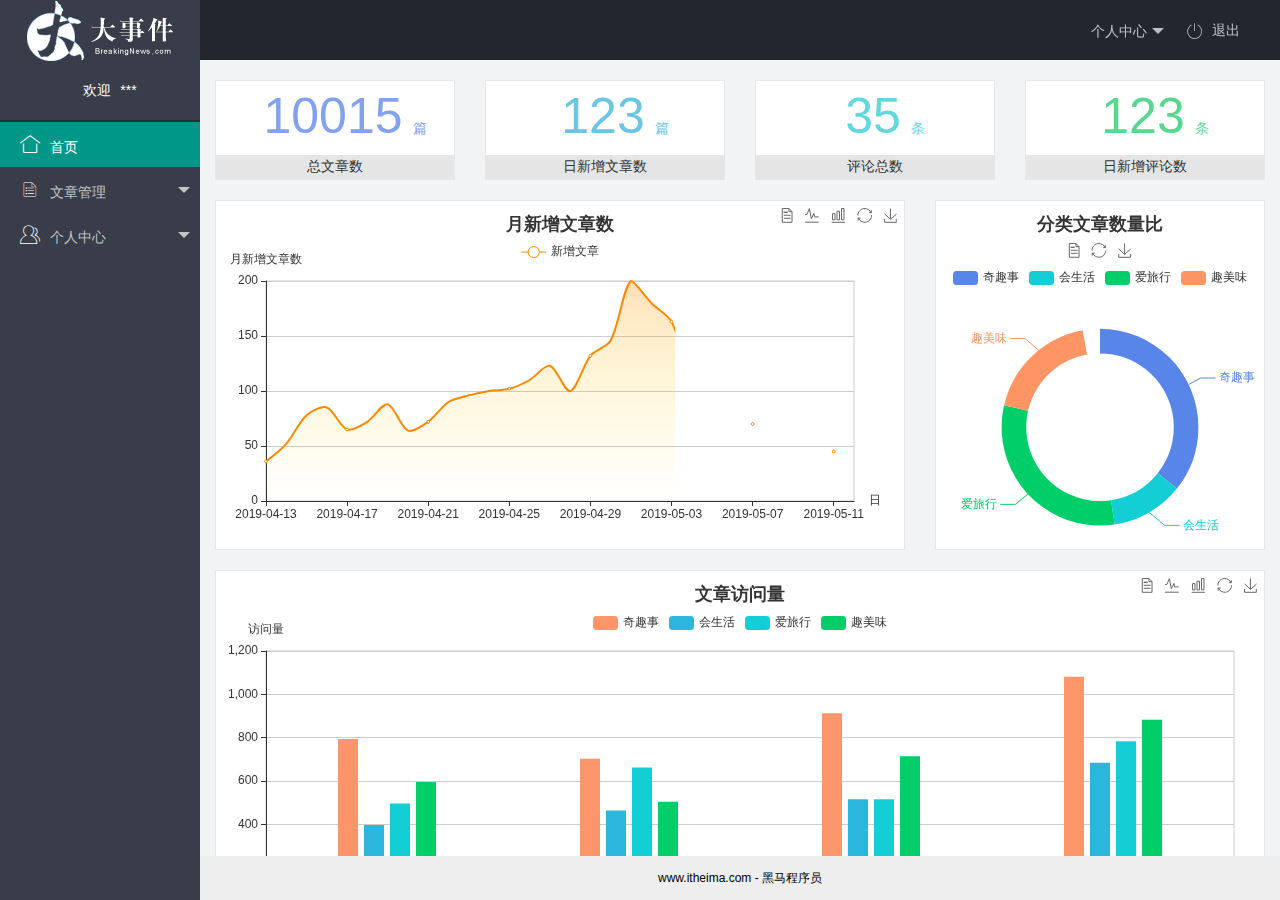
==== commit ad738a61: "更新了一些挂载" ====
--- a/index.html
+++ b/index.html
@@ -8,6 +8,7 @@
     <title>大事件-后台主页</title>
     <!-- 导入LayUI的样式表 -->
     <link rel="stylesheet" href="./assets/lib/layui/css/layui.css">
+    <link rel="stylesheet" href="./assets/fonts/iconfont.css">
     <!-- 导入后台管理主页自己的CSS样式 -->
     <link rel="stylesheet" href="./assets/css/index.css">
 </head>
@@ -37,7 +38,8 @@
                 <!-- 退出 -->
                 <li class="layui-nav-item" lay-header-event="menuRight" lay-unselect>
                     <a href="javascript:;" id="btn_exit">
-                        <i class="layui-icon">&#xe682;</i> 退出
+                        <i class="iconfont" style="margin-right: 5px; vertical-align: middle;">&#xe865;</i> 退出
+                        <!-- <i class="layui-icon">&#xe682;</i> 退出 -->
                     </a>
                 </li>
             </ul>
--- a/assets/fonts/iconfont.css
+++ b/assets/fonts/iconfont.css
@@ -0,0 +1,37 @@
+@font-face {font-family: "iconfont";
+  src: url('iconfont.eot?t=1576139966484'); /* IE9 */
+  src: url('iconfont.eot?t=1576139966484#iefix') format('embedded-opentype'), /* IE6-IE8 */
+  url('[data-uri]') format('woff2'),
+  url('iconfont.woff?t=1576139966484') format('woff'),
+  url('iconfont.ttf?t=1576139966484') format('truetype'), /* chrome, firefox, opera, Safari, Android, iOS 4.2+ */
+  url('iconfont.svg?t=1576139966484#iconfont') format('svg'); /* iOS 4.1- */
+}
+
+.iconfont {
+  font-family: "iconfont" !important;
+  font-size: 16px;
+  font-style: normal;
+  -webkit-font-smoothing: antialiased;
+  -moz-osx-font-smoothing: grayscale;
+}
+
+.icon-home:before {
+  content: "\e6a9";
+}
+
+.icon-user:before {
+  content: "\e614";
+}
+
+.icon-pinglun:before {
+  content: "\e616";
+}
+
+.icon-tuichu:before {
+  content: "\e865";
+}
+
+.icon-16:before {
+  content: "\e615";
+}
+
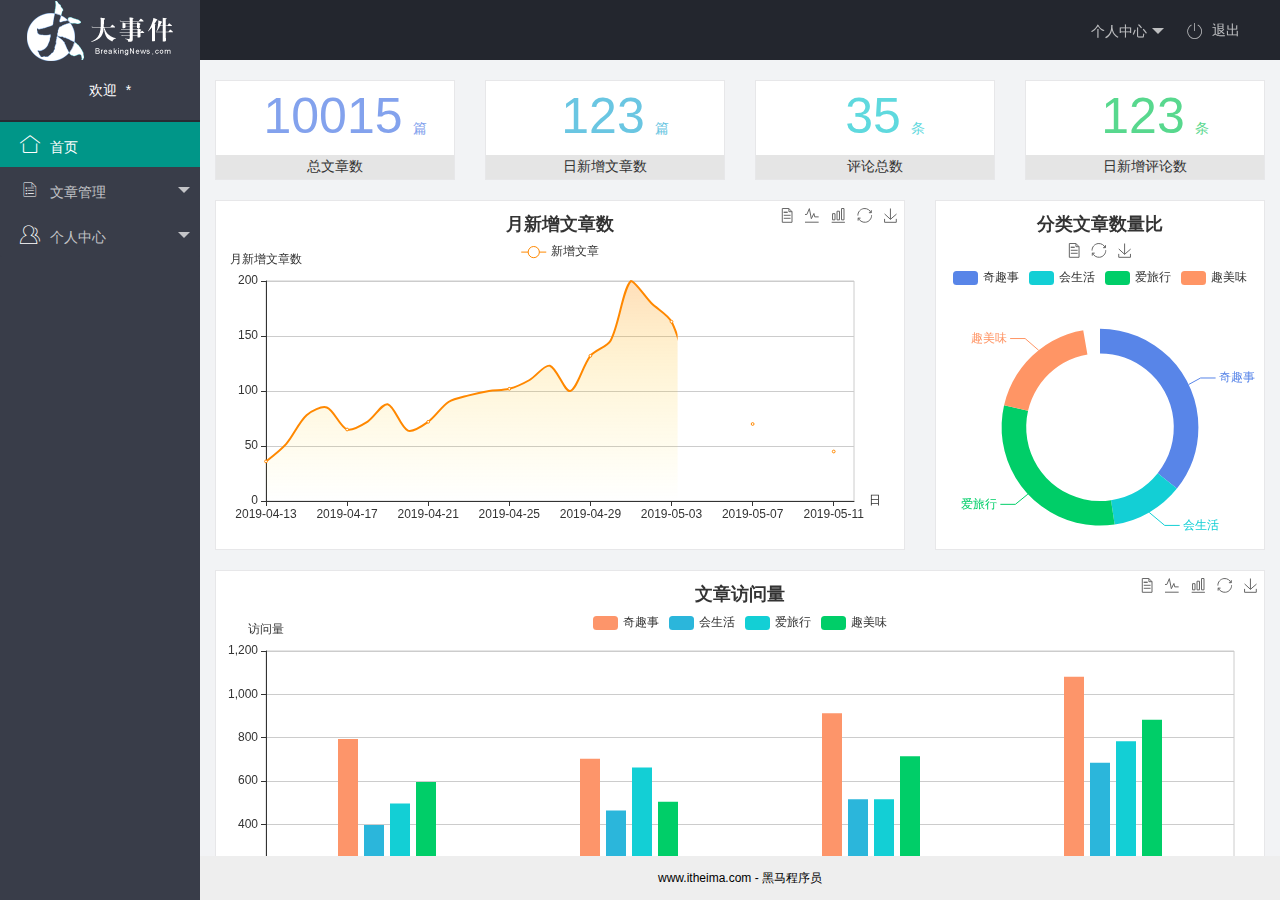
==== commit 7e9cdb71: "更新了修改用户信息模块的功能" ====
--- a/index.html
+++ b/index.html
@@ -51,7 +51,7 @@
                 <div class="userinfo">
                     <img src="http://tva1.sinaimg.cn/crop.0.0.118.118.180/5db11ff4gw1e77d3nqrv8j203b03cweg.jpg" class="layui-nav-img">
                     <span style="display: none;" class="text-avatar"></span>
-                    <span id="welcome">欢迎 <a href="javascript:;" id="user_name">***</a></span>
+                    <span id="welcome">欢迎 <a href="javascript:;" id="user_name">*</a></span>
                 </div>
                 <!-- 左侧导航区域（可配合layui已有的垂直导航） -->
                 <!-- lay-shrink="all"  展开当前菜单的时候收缩其他兄弟菜单 -->
@@ -79,7 +79,7 @@
                         </dl>
                     </li>
                     <li class="layui-nav-item">
-                        <a href="./user/user_info.html" target="fm">
+                        <a href="javascript:;" target="fm">
                             <i class="layui-icon layui-icon-user"></i>个人中心</a>
                         <dl class="layui-nav-child">
                             <dd>
@@ -87,11 +87,11 @@
                                     <i class="layui-icon layui-icon-list"></i>基本资料</a>
                             </dd>
                             <dd>
-                                <a href="./user/user_avatar.html" target="fm">
+                                <a href="javascript:;" target="fm">
                                     <i class="layui-icon layui-icon-list"></i>更换头像</a>
                             </dd>
                             <dd>
-                                <a href="./user/user_pwd.html" target="fm">
+                                <a href="javascript:;" target="fm">
                                     <i class="layui-icon layui-icon-list"></i>重置密码</a>
                             </dd>
                         </dl>
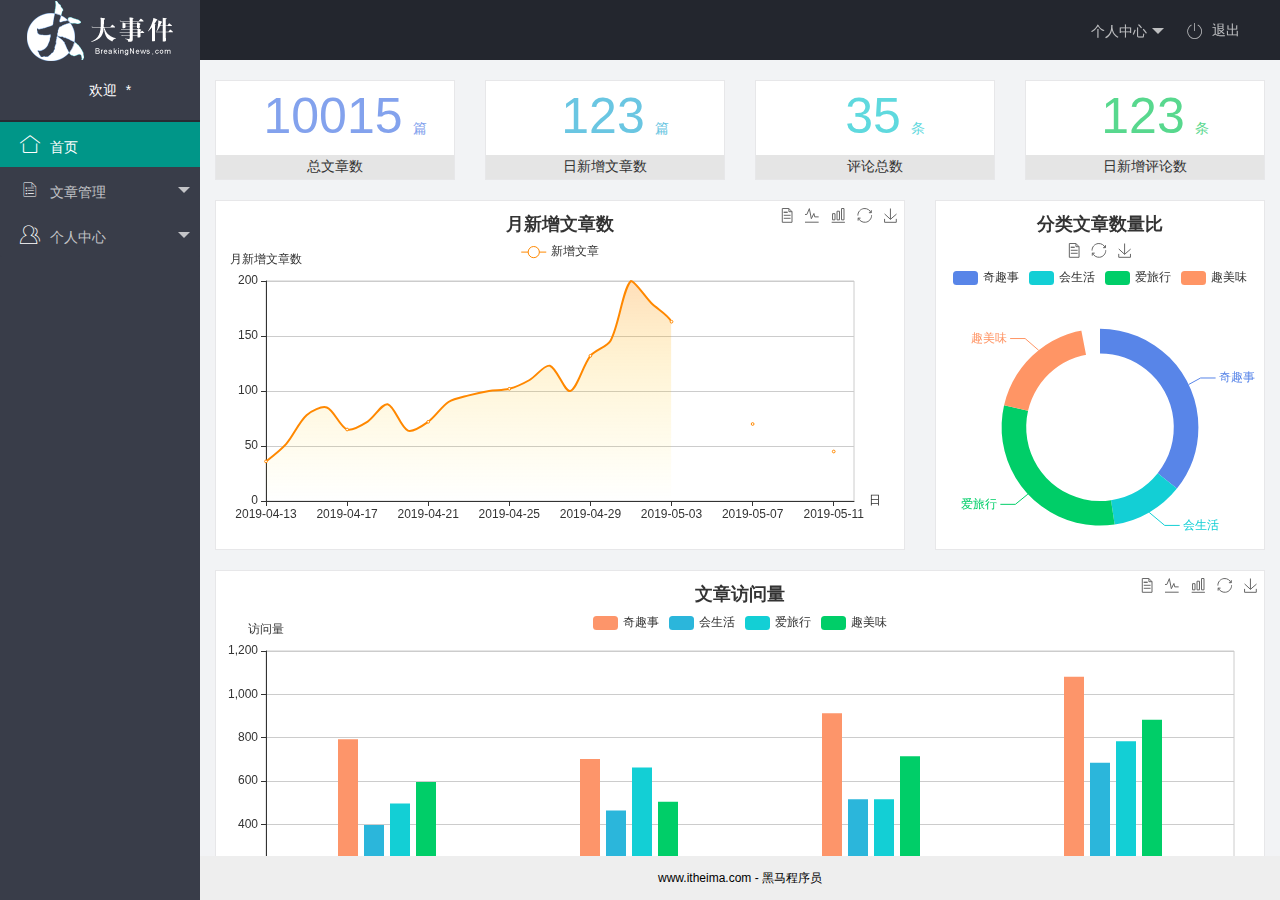
==== commit 34838285: "123" ====
--- a/index.html
+++ b/index.html
@@ -87,11 +87,11 @@
                                     <i class="layui-icon layui-icon-list"></i>基本资料</a>
                             </dd>
                             <dd>
-                                <a href="javascript:;" target="fm">
+                                <a href="./user/user_avatar.html" target="fm">
                                     <i class="layui-icon layui-icon-list"></i>更换头像</a>
                             </dd>
                             <dd>
-                                <a href="javascript:;" target="fm">
+                                <a href="./user/user_pwd.html" target="fm">
                                     <i class="layui-icon layui-icon-list"></i>重置密码</a>
                             </dd>
                         </dl>
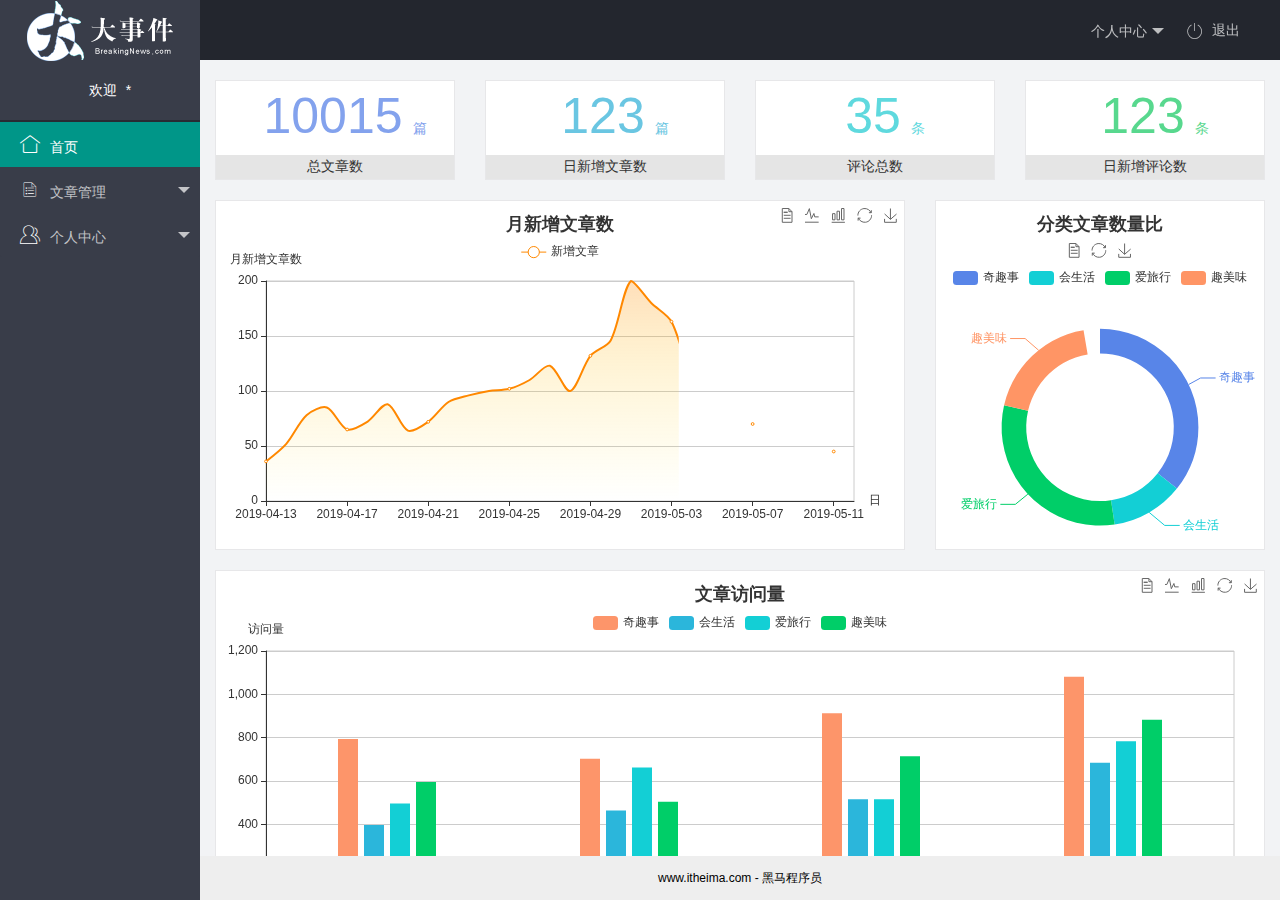
==== commit 49a3c34e: "请问" ====
--- a/index.html
+++ b/index.html
@@ -65,11 +65,11 @@
                             <i class="layui-icon layui-icon-list"></i>文章管理</a>
                         <dl class="layui-nav-child">
                             <dd>
-                                <a href="javascript:;">
+                                <a href="./article/art_cate.html" target="fm">
                                     <i class="layui-icon layui-icon-list"></i>文章类别</a>
                             </dd>
                             <dd>
-                                <a href="javascript:;">
+                                <a href="./article/art_list.html" target="fm">
                                     <i class="layui-icon layui-icon-list"></i>文章列表</a>
                             </dd>
                             <dd>
